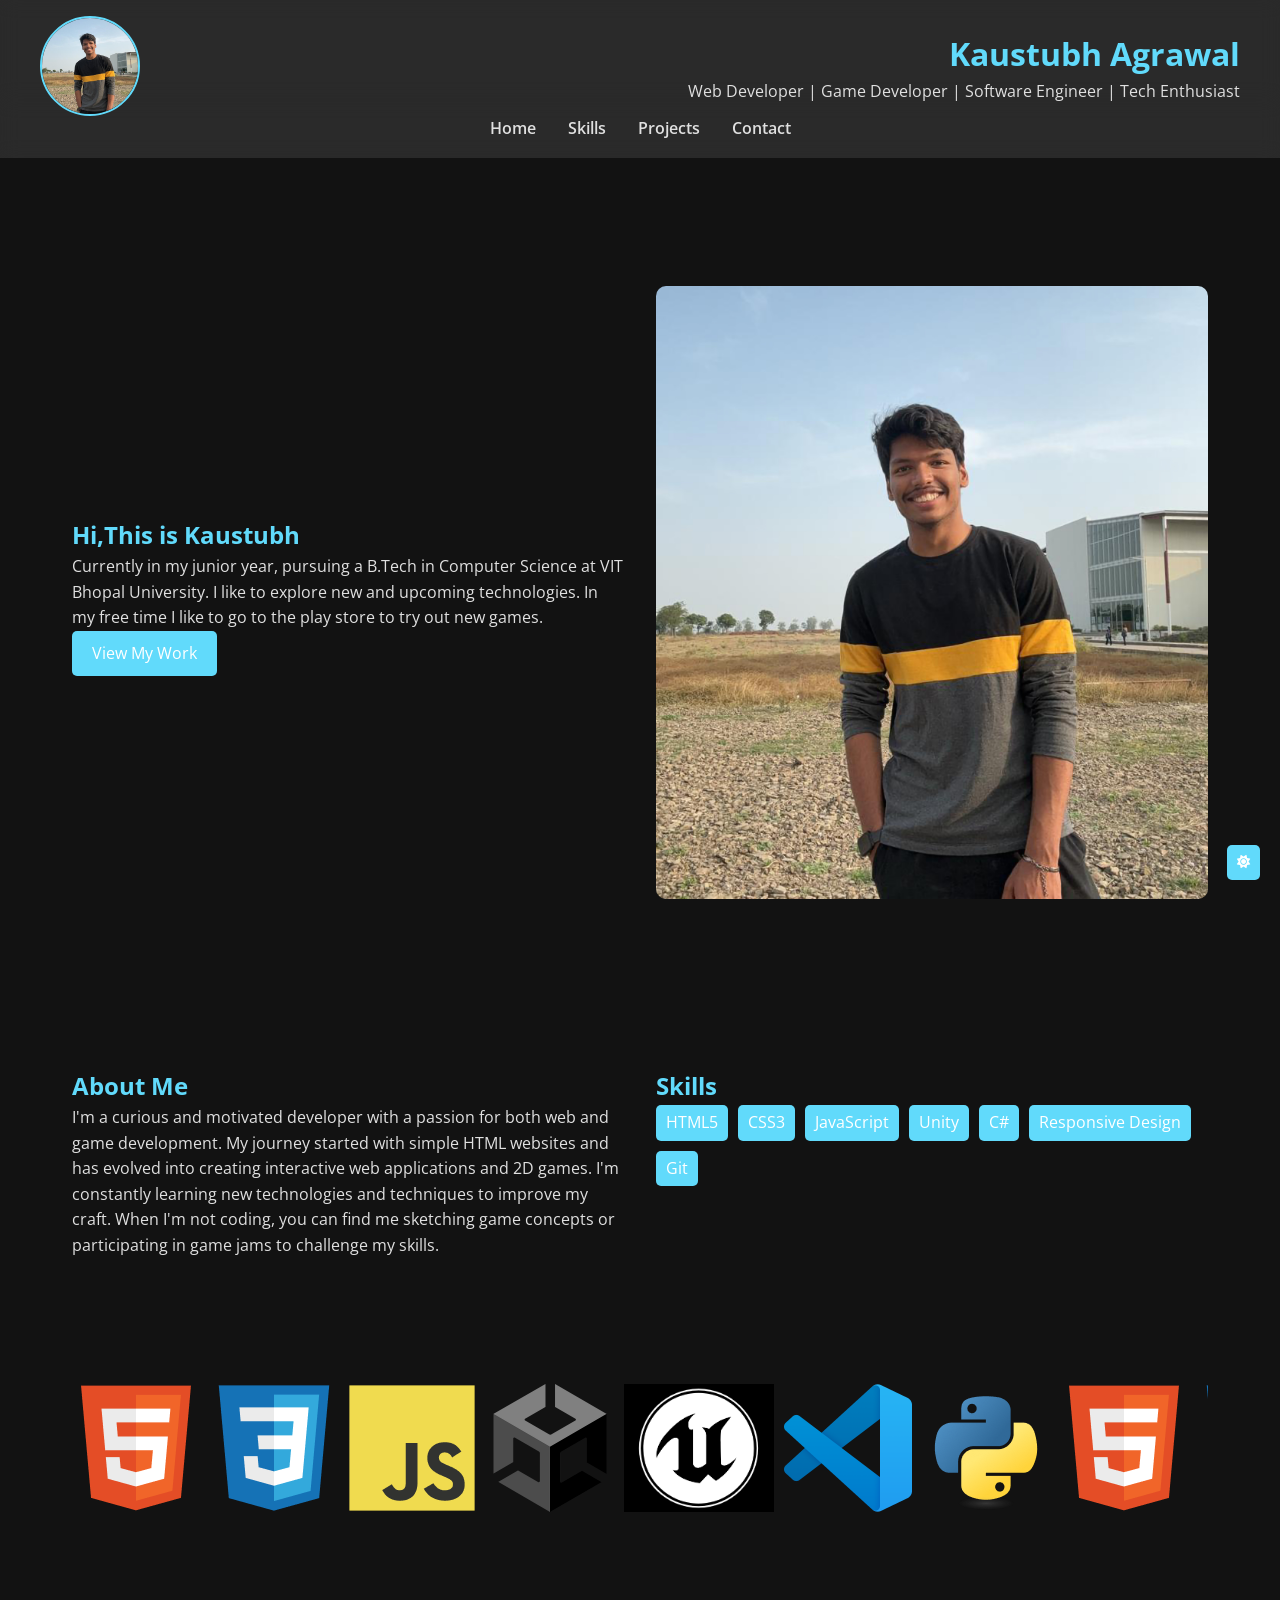
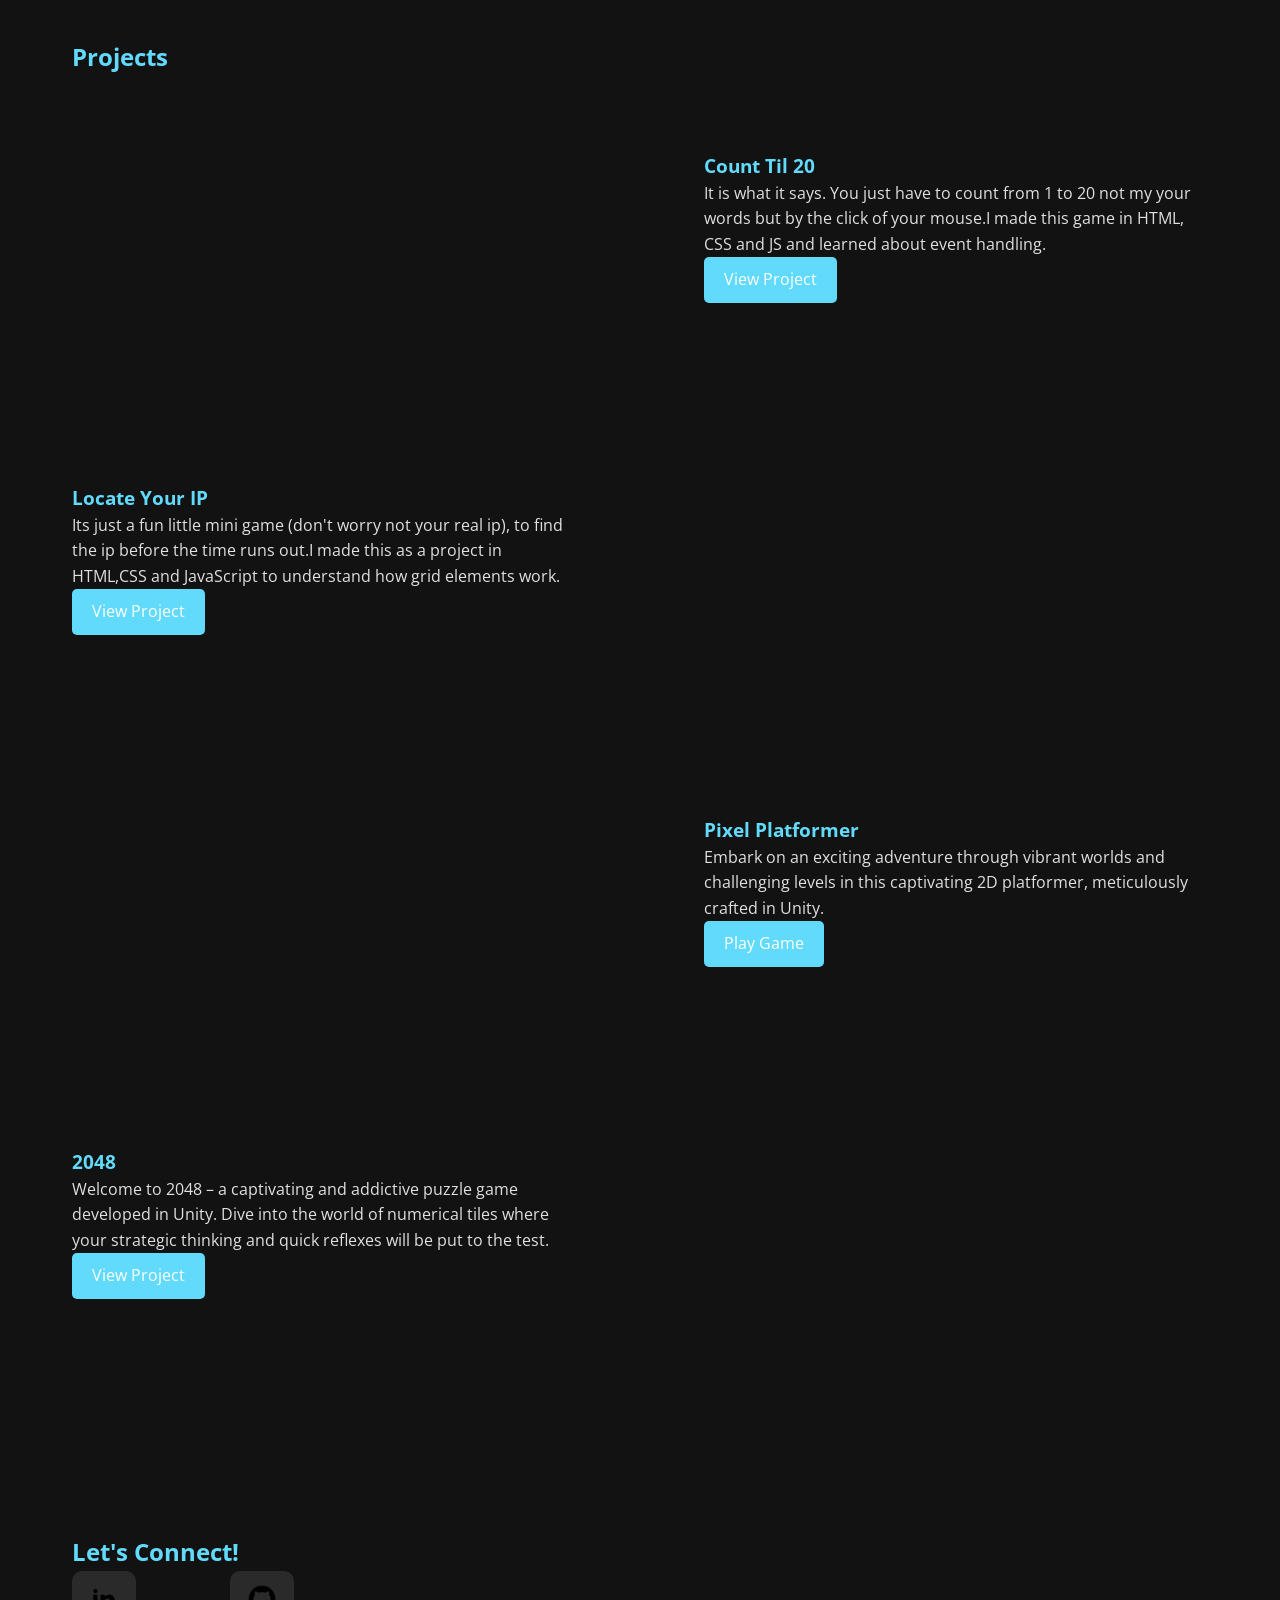
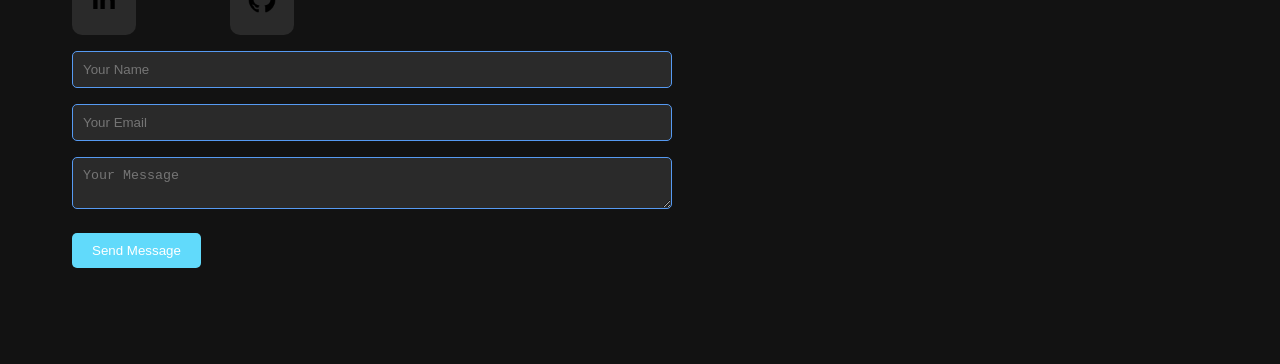
==== index.html @ 95cfd396 "Initial commit" ====
<!DOCTYPE html>
<html lang="en">
<head>
    <meta charset="UTF-8">
    <meta name="viewport" content="width=device-width, initial-scale=1.0">
    <title>Portfolio</title>
    <link rel="preconnect" href="https://fonts.googleapis.com">
    <link rel="preconnect" href="https://fonts.gstatic.com" crossorigin>
    <link href="https://fonts.googleapis.com/css2?family=Open+Sans:ital,wght@0,300..800;1,300..800&display=swap" rel="stylesheet">
    <link rel="stylesheet" href="https://cdnjs.cloudflare.com/ajax/libs/font-awesome/6.0.0-beta3/css/all.min.css">
    <style>
        :root {
            --primary-color: #61dafb;
            --secondary-color: #569af2;
            --text-color: #e0e0e0;
            --bg-color: #121212;
            
            --header-height: 100px;
        }

        .dark-mode {
            --primary-color: #3498db;
            --secondary-color: #2c3e50;
            --text-color: #333;
            --bg-color: #f4f4f4;
        }

        * {
            margin: 0;
            padding: 0;
            box-sizing: border-box;
        }

        body {
            font-family: 'Open Sans', Arial, sans-serif;
            line-height: 1.6;
            color: var(--text-color);
            background-color: var(--bg-color);
            transition: background-color 0.3s, color 0.3s;
        }

        header {
            background-color: rgba(255, 255, 255, 0.1);
            color: var(--text-color);
            padding: 1rem;
            position: fixed;
            width: 100%;
            z-index: 1000;
            backdrop-filter: blur(10px);
            height: var(--header-height); /* Add this line to ensure the header has a fixed height */
        }

        .header-content {
            display: flex;
            justify-content: space-between;
            align-items: center;
            max-width: 1200px;
            margin: 0 auto;
        }

        .profile-pic {
            width: 100px;
            height: 100px;
            border-radius: 50%;
            overflow: hidden;
            border: 2px solid var(--primary-color);
        }

        .profile-pic img {
            width: 100%;
            height: 100%;
            object-fit: cover;
        }

        .header-text {
            text-align: right;
        }

        nav {
            background-color: rgba(255, 255, 255, 0.1);
            padding: 1rem 1rem; /* Increase padding to provide more space */
            position: sticky;
            top: var(--header-height); /* Add this line to position the nav below the header */
            width: 100%;
            z-index: 999;
            backdrop-filter: blur(10px);
        }

        nav ul {
            list-style-type: none;
            display: flex;
            justify-content: center;
            max-width: 1200px;
            margin: 0 auto;
        }

        nav ul li {
            margin: 0 1rem;
        }

        nav ul li a {
            color: var(--text-color);
            text-decoration: none;
            font-weight: 600;
            transition: color 0.3s ease;
        }

        nav ul li a:hover {
            color: var(--primary-color);
        }

        .container {
            max-width: 1200px;
            margin: 0 auto;
            padding: 0 2rem;
        }

        section {
            padding: 4rem 0;
            margin: 2rem 0;
        }

        h1, h2, h3 {
            color: var(--primary-color);
        }

        .hero {
            display: flex;
            align-items: center;
            gap: 2rem;
            padding-top: calc(var(--header-height) + 2rem);
        }

        .hero-content {
            flex: 1;
        }

        .hero-image {
            flex: 1;
            text-align: center;
        }

        .hero-image img {
            max-width: 100%;
            height: auto;
            border-radius: 10px;
        }

        .button {
            display: inline-block;
            padding: 10px 20px;
            background-color: var(--primary-color);
            color: #fff;
            text-decoration: none;
            border-radius: 5px;
            transition: background-color 0.3s;
        }

        .button:hover {
            background-color: var(--secondary-color);
        }

        .skills {
            display: flex;
            gap: 2rem;
        }

        .skills-list {
            flex: 1;
        }

        .skills-list ul {
            list-style-type: none;
            display: flex;
            flex-wrap: wrap;
            gap: 10px;
        }

        .skills-list li {
            background-color: var(--primary-color);
            color: #fff;
            padding: 5px 10px;
            border-radius: 5px;
        }

        .skills-description {
            flex: 1;
        }

        .projects {
            display: flex;
            flex-direction: column;
            gap: 2rem;
        }

        .project {
            display: flex;
            align-items: center;
            gap: 2rem;
        }

        .zigzag-left {
            flex-direction: row;
        }

        .zigzag-right {
            flex-direction: row-reverse;
        }

        .project video {
            width: 100%;
            height: auto;
            max-width: 600px; /* Adjust as needed */
            border-radius: 10px;
        }

        .project-content {
            flex: 1;
        }

        @media (max-width: 768px) {
            .project {
                flex-direction: column;
            }

            .zigzag-left,
            .zigzag-right {
                flex-direction: column;
            }

            .project video {
                max-width: 100%;
            }
        }


        .links {
            display: grid;
            grid-template-columns: repeat(2, 1fr);
            gap: 2rem;
            width: 25%;
        }

        .link {
            display:flex;
            justify-content: center;
            align-items: center;
            width: 64px;
            height: 64px;
            background-color: rgba(255, 255, 255, 0.1);
            border-radius: 10px;
            margin-bottom: 1rem;
            
        }

        .contact-form {
            max-width: 600px;
            margin: 0 ;
        }

        .contact-form input,
        .contact-form textarea {
            width: 100%;
            padding: 10px;
            margin-bottom: 1rem;
            border: 1px solid var(--secondary-color);
            border-radius: 5px;
            background-color: rgba(255, 255, 255, 0.1);
            color: var(--text-color);
        }

        .contact-form button {
            background-color: var(--primary-color);
            color: #fff;
            border: none;
            padding: 10px 20px;
            border-radius: 5px;
            cursor: pointer;
            transition: background-color 0.3s;
        }

        .contact-form button:hover {
            background-color: var(--secondary-color);
        }

        

        .dark-mode-toggle {
            position: fixed;
            bottom: 20px;
            right: 20px;
            background-color: var(--primary-color);
            color: #fff;
            border: none;
            padding: 10px;
            border-radius: 5px;
            cursor: pointer;
            z-index: 1001;
        }

        @media (max-width: 768px) {
            .hero, .skills {
                flex-direction: column;
            }

            .header-content {
                flex-direction: column;
                text-align: center;
            }

            .header-text {
                text-align: center;
                margin-top: 1rem;
            }

            nav ul {
                flex-direction: column;
                align-items: center;
            }

            nav ul li {
                margin: 0.5rem 0;
            }
        }
        .logos {
            background-color: var(--base-100);
            border-radius:30px;
            padding:30px 0px;
            @media (max-width:1440px){
                border-radius:0px;
            }
            .marquee {
                width:100vw;
                max-width:100%;
                height:128px;
                overflow:hidden;
                position:relative;
                .track {
                    position:absolute;
                    white-space:nowrap;
                    will-change:transform;
                    animation: marquee 40s linear infinite;
                    display:flex;
                    gap:10px;
                }
            }
        }

        @keyframes marquee {
            0% {
                transform: translateX(0);
            }
            100% {
                transform: translateX(-50%);
            }
        }
    </style>
</head>
<body>
    <header>
        <div class="header-content">
            <div class="profile-pic">
                <img src=".\imgs\me.jpg" alt="Your Name">
            </div>
            <div class="header-text">
                <h1>Kaustubh Agrawal</h1>
                <p>Web Developer | Game Developer | Software Engineer | Tech Enthusiast</p>
            </div>
        </div>
    </header>
    <nav>
        <ul>
            <li><a href="#home">Home</a></li>  
            <li><a href="#skills">Skills</a></li>
            <li><a href="#projects">Projects</a></li>
            <li><a href="#contact">Contact</a></li>
        </ul>
    </nav>
    <div class="container">
        <section id="home">
            <div class="hero">
                <div class="hero-content">
                    <h2>Hi,This is Kaustubh</h2>
                    <p>Currently in my junior year, pursuing a B.Tech in Computer Science at VIT Bhopal University. I like to explore new and upcoming technologies. In my free time I like to go to the play store to try out new games. </p>
                    <a href="#projects" class="button">View My Work</a>
                </div>
                <div class="hero-image">
                    <img src=".\imgs\me.jpg" alt="Hero Image">
                </div>
            </div>
        </section>

        <section id="skills" class="skills">
            <div class="skills-description">
                <h2>About Me</h2>
                <p>I'm a curious and motivated developer with a passion for both web and game development. My journey started with simple HTML websites and has evolved into creating interactive web applications and 2D games. I'm constantly learning new technologies and techniques to improve my craft. When I'm not coding, you can find me sketching game concepts or participating in game jams to challenge my skills.</p>
            </div>
            <div class="skills-list">
                <h2>Skills</h2>
                <ul>
                    <li>HTML5</li>
                    <li>CSS3</li>
                    <li>JavaScript</li>
                    <li>Unity</li>
                    <li>C#</li>
                    <li>Responsive Design</li>
                    <li>Git</li>
                </ul>
            </div>
            
        </section>
        <section class="logos container">
			<div class="marquee">
				<div class="track">
					<img src="./imgs/html.png" alt="HTML" width="128" />
					<img src="./imgs/css.png" alt="CSS" width="128" />
					<img src="./imgs/javascript.png" alt="JS" width="128" />
                    <img src="./imgs/unity.png" alt="JS" width="128" />
                    <img src="./imgs/unreal.png" alt="JS" height="128" />
					<img src="./imgs/vscode.png" width="128" alt="VS Code" />
					<img src="./imgs/python.png" width="128" alt="Python" />
					<img src="./imgs/html.png" alt="HTML" width="128" />
					<img src="./imgs/css.png" alt="CSS" width="128" />
					<img src="./imgs/javascript.png" alt="JS" width="128" />
                    <img src="./imgs/unity.png" alt="JS" width="128" />
                    <img src="./imgs/unreal.png" alt="JS" height="128" />
					<img src="./imgs/vscode.png" width="128" alt="VS Code" />
					<img src="./imgs/python.png" width="128" alt="Python" />
				</div>
			</div>
		</section>

        <section id="projects">
            <h2>Projects</h2>
            <div class="projects">
                <div class="project zigzag-left">
                    <video src=".\vids\gridGame.mp4" alt="Grid Game" autoplay loop muted></video>
                    <div class="project-content">
                        <h3>Count Til 20</h3>
                        <p>It is what it says. You just have to count from 1 to 20 not my your words but by the click of your mouse.I made this game in HTML, CSS and JS and learned about event handling.</p>
                        
                        <a href="https://github.com/Kaustubh0912/GridGame" class="button">View Project</a>
                    </div>
                </div>
                <div class="project zigzag-right">
                    <video src=".\vids\numberGame.mp4" alt="Number Game" autoplay loop muted></video>
                    <div class="project-content">
                        <h3>Locate Your IP</h3>
                        <p>Its just a fun little mini game (don't worry not your real ip), to find the ip before the time runs out.I made this as a project in HTML,CSS and JavaScript to understand how grid elements work.
                        </p>
                        <a href="https://github.com/Kaustubh0912/NumberGame" class="button">View Project</a>
                    </div>
                </div>
                <div class="project zigzag-left">
                    <video src=".\vids\Pixel_Platform.mp4" alt="Pixel Platformer Game" autoplay loop muted></video>
                    <div class="project-content">
                        <h3>Pixel Platformer</h3>
                        <p>Embark on an exciting adventure through vibrant worlds and challenging levels in this captivating 2D platformer, meticulously crafted in Unity. </p>
                        <a href="https://github.com/Kaustubh0912/GameJam2024" class="button">Play Game</a>
                    </div>
                </div>
                <div class="project zigzag-right">
                    <video src=".\vids\2048.mp4" alt="2048" autoplay loop muted></video>
                    <div class="project-content">
                        <h3>2048</h3>
                        <p>Welcome to 2048 – a captivating and addictive puzzle game developed in Unity. Dive into the world of numerical tiles where your strategic thinking and quick reflexes will be put to the test.</p>
                        <a href="https://github.com/Kaustubh0912/2048" class="button">View Project</a>
                    </div>
                </div>
                
            </div>
        </section>
       
        <section id="contact">
            <h2>Let's Connect!</h2>
            <div class="links">
                <span class="link">
                    <a href="https://www.linkedin.com/in/kaustubh-agrawal-960729250/" target="_blank">
                        <img src=".\imgs\linkedin.png" alt="LinkedIn" height="32">
                    </a>
                </span>
                <span class="link">
                    <a href="https://github.com/Kaustubh0912" target="_blank">
                        <img src=".\imgs\github.png" alt="Github" height="32">
                    </a>
                </span>
            </div>
            <form class="contact-form">
                <input type="text" placeholder="Your Name" required>
                <input type="email" placeholder="Your Email" required>
                <textarea placeholder="Your Message" required></textarea>
                <button type="submit" class="button">Send Message</button>
            </form>
        </section>
    </div>

    

    <button class="dark-mode-toggle" id="darkModeToggle">
        <i class="fas fa-sun"></i>
    </button>

    <script>
        // Smooth scrolling for navigation links
        document.querySelectorAll('a[href^="#"]').forEach(anchor => {
            anchor.addEventListener('click', function (e) {
                e.preventDefault();

                const targetId = this.getAttribute('href');
                const targetElement = document.querySelector(targetId);
                const navHeight = document.querySelector('nav').offsetHeight;
                const targetPosition = targetElement.getBoundingClientRect().top + window.pageYOffset - navHeight;

                window.scrollTo({
                    top: targetPosition,
                    behavior: 'smooth'
                });
            });
        });

        // Dark mode toggle
        const darkModeToggle = document.getElementById('darkModeToggle');
        const body = document.body;

        darkModeToggle.addEventListener('click', () => {
            body.classList.toggle('dark-mode');
            darkModeToggle.innerHTML = body.classList.contains('dark-mode') ? '<i class="fas fa-moon"></i>' : '<i class="fas fa-sun"></i>';
        });
    </script>
</body>
</html>
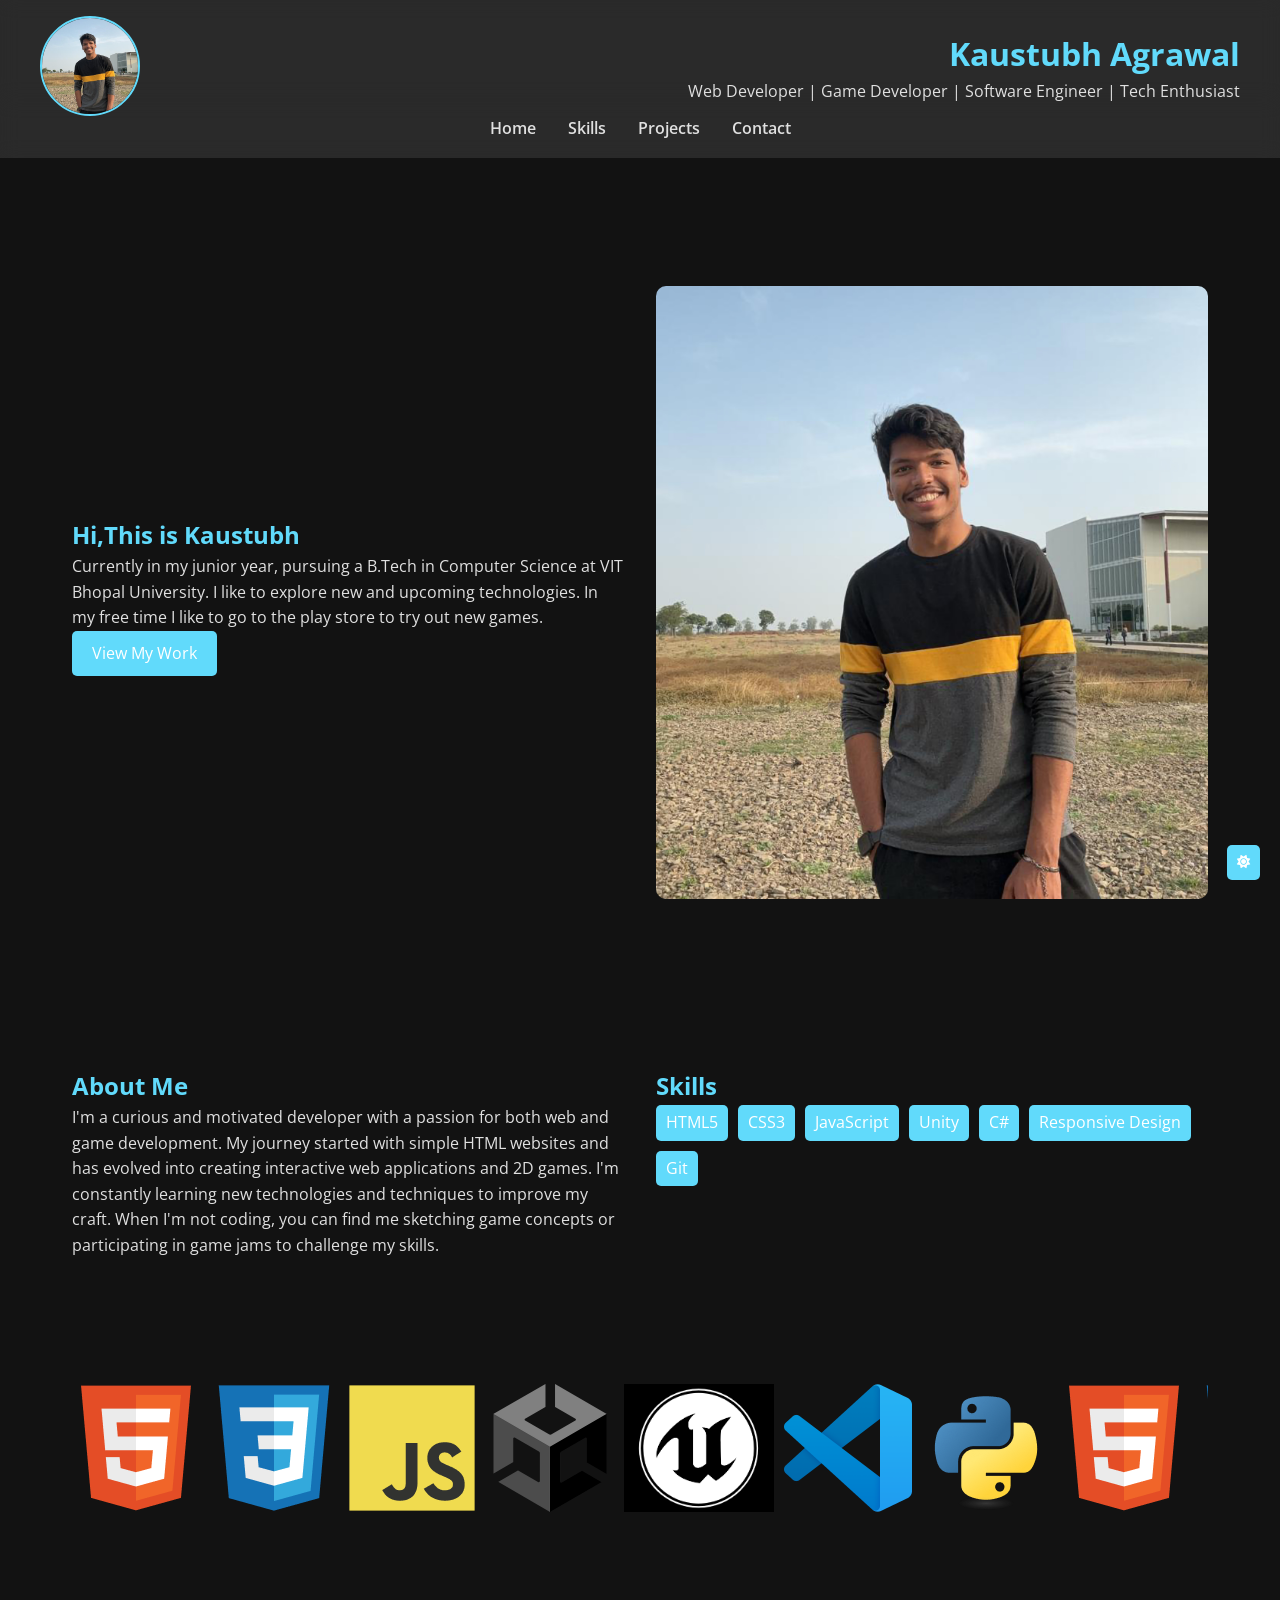
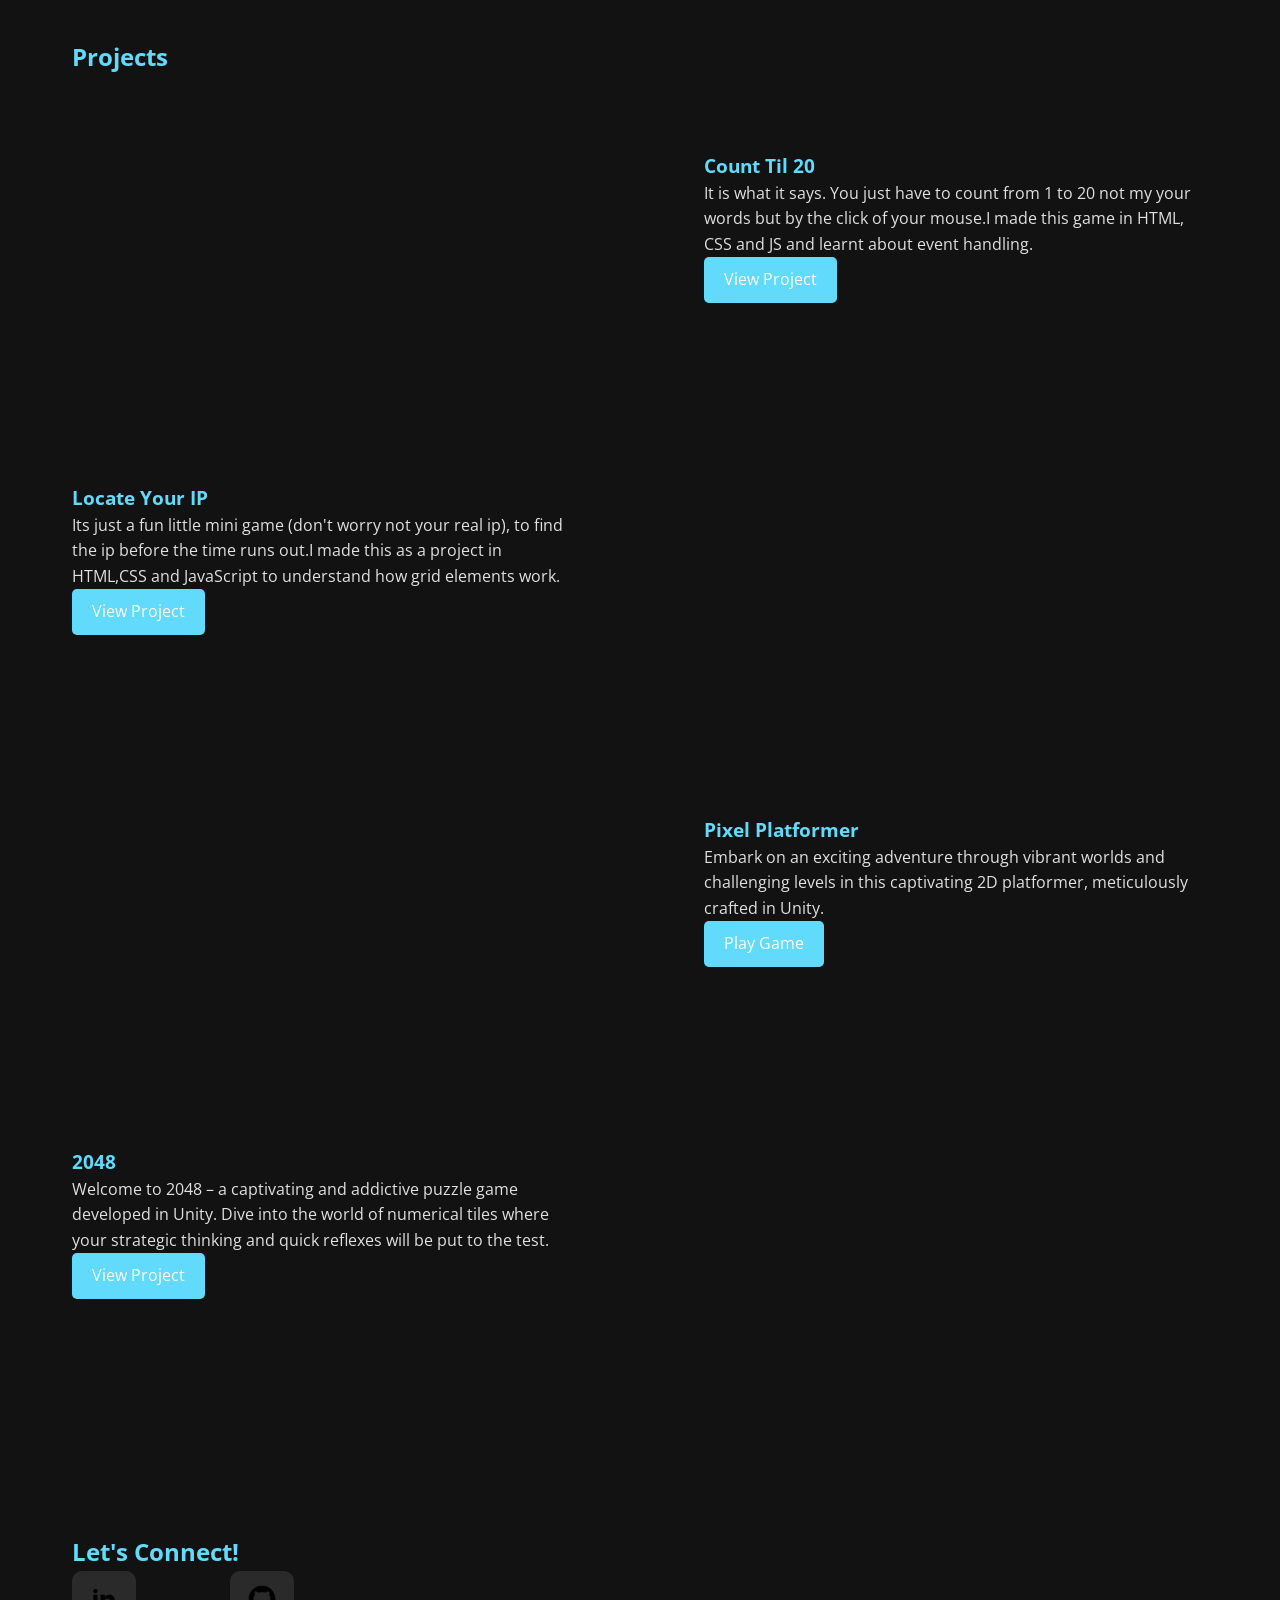
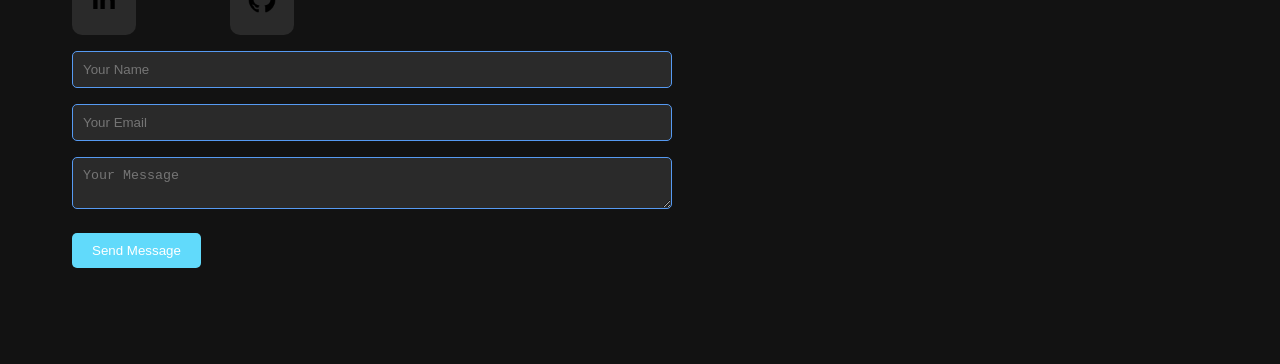
==== commit e9b50bbd: "Update index.html" ====
--- a/index.html
+++ b/index.html
@@ -437,7 +437,7 @@
                     <video src=".\vids\gridGame.mp4" alt="Grid Game" autoplay loop muted></video>
                     <div class="project-content">
                         <h3>Count Til 20</h3>
-                        <p>It is what it says. You just have to count from 1 to 20 not my your words but by the click of your mouse.I made this game in HTML, CSS and JS and learned about event handling.</p>
+                        <p>It is what it says. You just have to count from 1 to 20 not my your words but by the click of your mouse.I made this game in HTML, CSS and JS and learnt about event handling.</p>
                         
                         <a href="https://github.com/Kaustubh0912/GridGame" class="button">View Project</a>
                     </div>
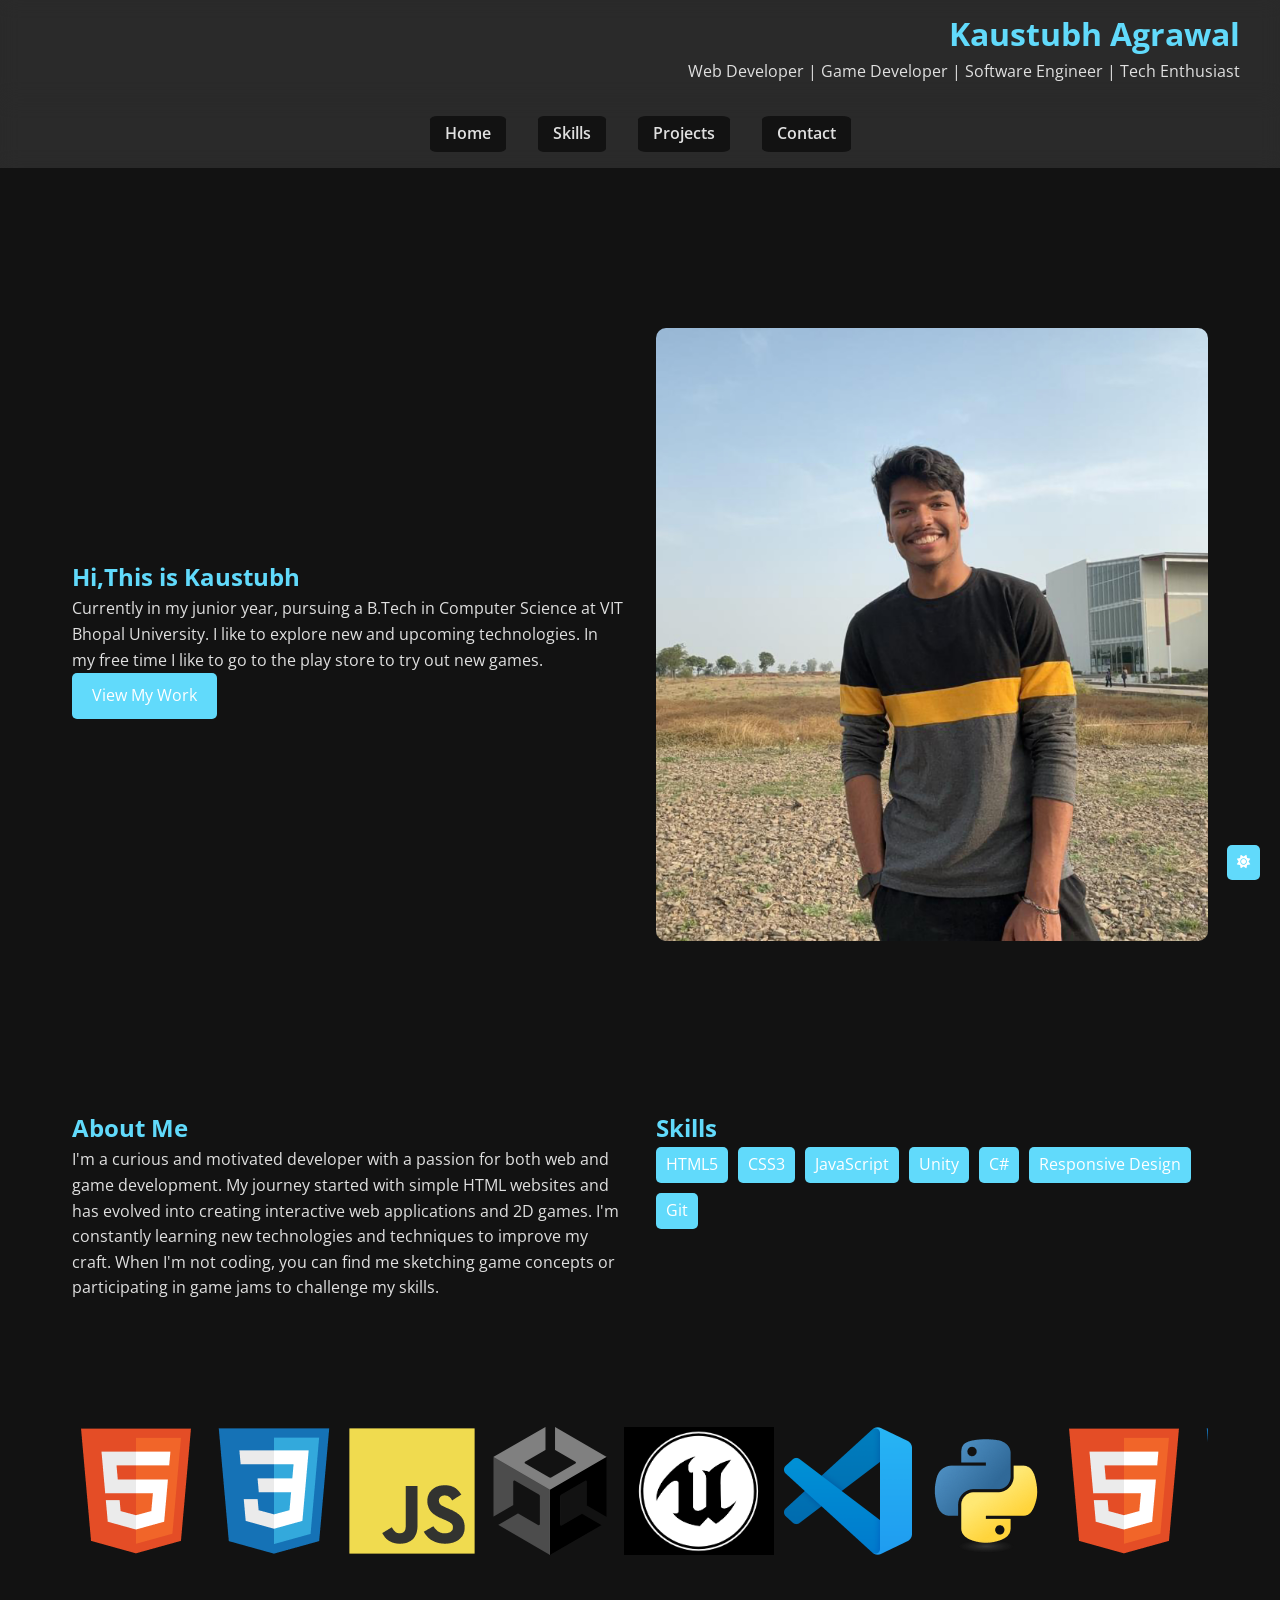
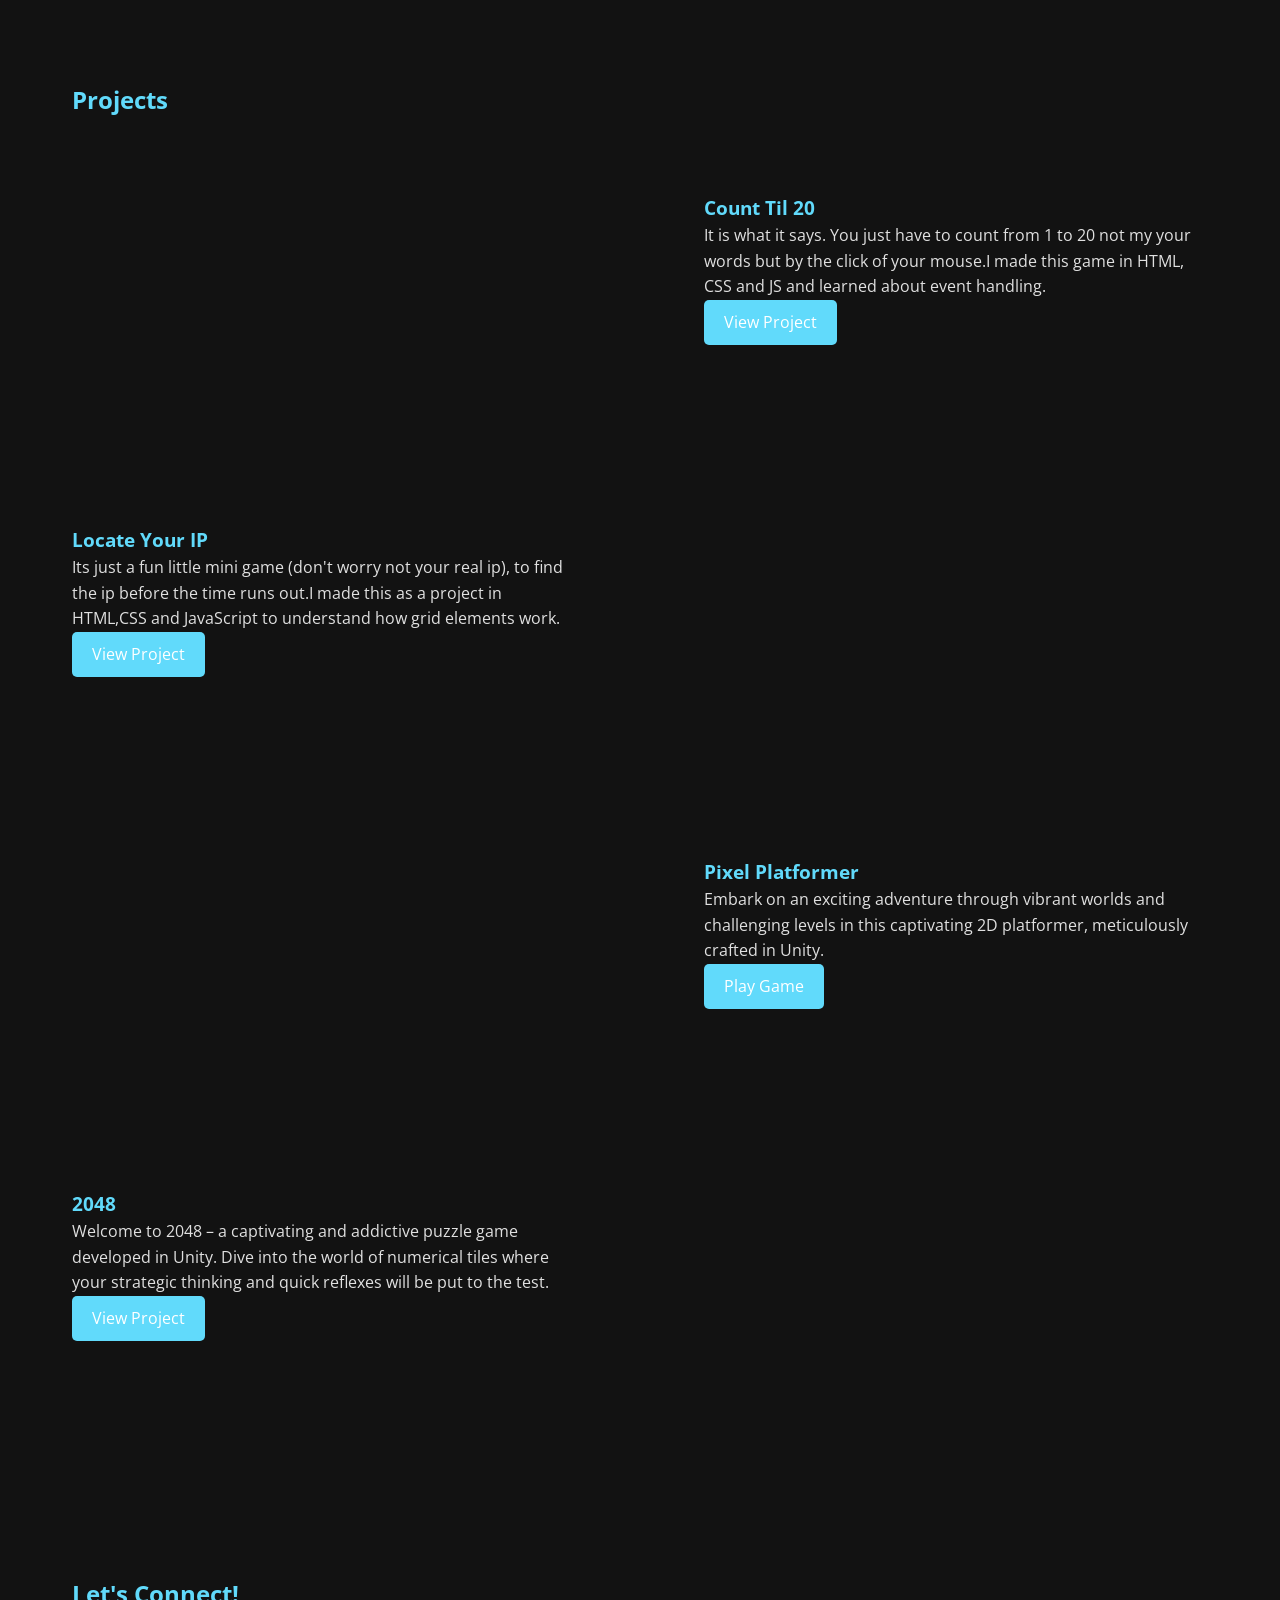
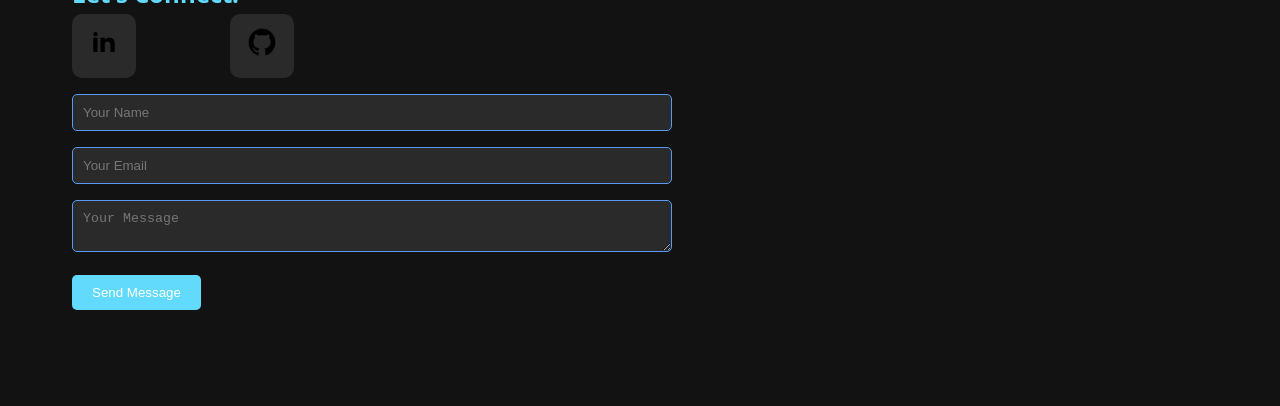
==== commit 38b7fb6a: "minor updates and segregation of code" ====
--- a/index.html
+++ b/index.html
@@ -8,360 +8,11 @@
     <link rel="preconnect" href="https://fonts.gstatic.com" crossorigin>
     <link href="https://fonts.googleapis.com/css2?family=Open+Sans:ital,wght@0,300..800;1,300..800&display=swap" rel="stylesheet">
     <link rel="stylesheet" href="https://cdnjs.cloudflare.com/ajax/libs/font-awesome/6.0.0-beta3/css/all.min.css">
-    <style>
-        :root {
-            --primary-color: #61dafb;
-            --secondary-color: #569af2;
-            --text-color: #e0e0e0;
-            --bg-color: #121212;
-            
-            --header-height: 100px;
-        }
-
-        .dark-mode {
-            --primary-color: #3498db;
-            --secondary-color: #2c3e50;
-            --text-color: #333;
-            --bg-color: #f4f4f4;
-        }
-
-        * {
-            margin: 0;
-            padding: 0;
-            box-sizing: border-box;
-        }
-
-        body {
-            font-family: 'Open Sans', Arial, sans-serif;
-            line-height: 1.6;
-            color: var(--text-color);
-            background-color: var(--bg-color);
-            transition: background-color 0.3s, color 0.3s;
-        }
-
-        header {
-            background-color: rgba(255, 255, 255, 0.1);
-            color: var(--text-color);
-            padding: 1rem;
-            position: fixed;
-            width: 100%;
-            z-index: 1000;
-            backdrop-filter: blur(10px);
-            height: var(--header-height); /* Add this line to ensure the header has a fixed height */
-        }
-
-        .header-content {
-            display: flex;
-            justify-content: space-between;
-            align-items: center;
-            max-width: 1200px;
-            margin: 0 auto;
-        }
-
-        .profile-pic {
-            width: 100px;
-            height: 100px;
-            border-radius: 50%;
-            overflow: hidden;
-            border: 2px solid var(--primary-color);
-        }
-
-        .profile-pic img {
-            width: 100%;
-            height: 100%;
-            object-fit: cover;
-        }
-
-        .header-text {
-            text-align: right;
-        }
-
-        nav {
-            background-color: rgba(255, 255, 255, 0.1);
-            padding: 1rem 1rem; /* Increase padding to provide more space */
-            position: sticky;
-            top: var(--header-height); /* Add this line to position the nav below the header */
-            width: 100%;
-            z-index: 999;
-            backdrop-filter: blur(10px);
-        }
-
-        nav ul {
-            list-style-type: none;
-            display: flex;
-            justify-content: center;
-            max-width: 1200px;
-            margin: 0 auto;
-        }
-
-        nav ul li {
-            margin: 0 1rem;
-        }
-
-        nav ul li a {
-            color: var(--text-color);
-            text-decoration: none;
-            font-weight: 600;
-            transition: color 0.3s ease;
-        }
-
-        nav ul li a:hover {
-            color: var(--primary-color);
-        }
-
-        .container {
-            max-width: 1200px;
-            margin: 0 auto;
-            padding: 0 2rem;
-        }
-
-        section {
-            padding: 4rem 0;
-            margin: 2rem 0;
-        }
-
-        h1, h2, h3 {
-            color: var(--primary-color);
-        }
-
-        .hero {
-            display: flex;
-            align-items: center;
-            gap: 2rem;
-            padding-top: calc(var(--header-height) + 2rem);
-        }
-
-        .hero-content {
-            flex: 1;
-        }
-
-        .hero-image {
-            flex: 1;
-            text-align: center;
-        }
-
-        .hero-image img {
-            max-width: 100%;
-            height: auto;
-            border-radius: 10px;
-        }
-
-        .button {
-            display: inline-block;
-            padding: 10px 20px;
-            background-color: var(--primary-color);
-            color: #fff;
-            text-decoration: none;
-            border-radius: 5px;
-            transition: background-color 0.3s;
-        }
-
-        .button:hover {
-            background-color: var(--secondary-color);
-        }
-
-        .skills {
-            display: flex;
-            gap: 2rem;
-        }
-
-        .skills-list {
-            flex: 1;
-        }
-
-        .skills-list ul {
-            list-style-type: none;
-            display: flex;
-            flex-wrap: wrap;
-            gap: 10px;
-        }
-
-        .skills-list li {
-            background-color: var(--primary-color);
-            color: #fff;
-            padding: 5px 10px;
-            border-radius: 5px;
-        }
-
-        .skills-description {
-            flex: 1;
-        }
-
-        .projects {
-            display: flex;
-            flex-direction: column;
-            gap: 2rem;
-        }
-
-        .project {
-            display: flex;
-            align-items: center;
-            gap: 2rem;
-        }
-
-        .zigzag-left {
-            flex-direction: row;
-        }
-
-        .zigzag-right {
-            flex-direction: row-reverse;
-        }
-
-        .project video {
-            width: 100%;
-            height: auto;
-            max-width: 600px; /* Adjust as needed */
-            border-radius: 10px;
-        }
-
-        .project-content {
-            flex: 1;
-        }
-
-        @media (max-width: 768px) {
-            .project {
-                flex-direction: column;
-            }
-
-            .zigzag-left,
-            .zigzag-right {
-                flex-direction: column;
-            }
-
-            .project video {
-                max-width: 100%;
-            }
-        }
-
-
-        .links {
-            display: grid;
-            grid-template-columns: repeat(2, 1fr);
-            gap: 2rem;
-            width: 25%;
-        }
-
-        .link {
-            display:flex;
-            justify-content: center;
-            align-items: center;
-            width: 64px;
-            height: 64px;
-            background-color: rgba(255, 255, 255, 0.1);
-            border-radius: 10px;
-            margin-bottom: 1rem;
-            
-        }
-
-        .contact-form {
-            max-width: 600px;
-            margin: 0 ;
-        }
-
-        .contact-form input,
-        .contact-form textarea {
-            width: 100%;
-            padding: 10px;
-            margin-bottom: 1rem;
-            border: 1px solid var(--secondary-color);
-            border-radius: 5px;
-            background-color: rgba(255, 255, 255, 0.1);
-            color: var(--text-color);
-        }
-
-        .contact-form button {
-            background-color: var(--primary-color);
-            color: #fff;
-            border: none;
-            padding: 10px 20px;
-            border-radius: 5px;
-            cursor: pointer;
-            transition: background-color 0.3s;
-        }
-
-        .contact-form button:hover {
-            background-color: var(--secondary-color);
-        }
-
-        
-
-        .dark-mode-toggle {
-            position: fixed;
-            bottom: 20px;
-            right: 20px;
-            background-color: var(--primary-color);
-            color: #fff;
-            border: none;
-            padding: 10px;
-            border-radius: 5px;
-            cursor: pointer;
-            z-index: 1001;
-        }
-
-        @media (max-width: 768px) {
-            .hero, .skills {
-                flex-direction: column;
-            }
-
-            .header-content {
-                flex-direction: column;
-                text-align: center;
-            }
-
-            .header-text {
-                text-align: center;
-                margin-top: 1rem;
-            }
-
-            nav ul {
-                flex-direction: column;
-                align-items: center;
-            }
-
-            nav ul li {
-                margin: 0.5rem 0;
-            }
-        }
-        .logos {
-            background-color: var(--base-100);
-            border-radius:30px;
-            padding:30px 0px;
-            @media (max-width:1440px){
-                border-radius:0px;
-            }
-            .marquee {
-                width:100vw;
-                max-width:100%;
-                height:128px;
-                overflow:hidden;
-                position:relative;
-                .track {
-                    position:absolute;
-                    white-space:nowrap;
-                    will-change:transform;
-                    animation: marquee 40s linear infinite;
-                    display:flex;
-                    gap:10px;
-                }
-            }
-        }
-
-        @keyframes marquee {
-            0% {
-                transform: translateX(0);
-            }
-            100% {
-                transform: translateX(-50%);
-            }
-        }
-    </style>
+    <link rel="stylesheet" href="styles.css">
 </head>
 <body>
     <header>
-        <div class="header-content">
-            <div class="profile-pic">
-                <img src=".\imgs\me.jpg" alt="Your Name">
-            </div>
+        <div class="header-content">          
             <div class="header-text">
                 <h1>Kaustubh Agrawal</h1>
                 <p>Web Developer | Game Developer | Software Engineer | Tech Enthusiast</p>
@@ -437,7 +88,7 @@
                     <video src=".\vids\gridGame.mp4" alt="Grid Game" autoplay loop muted></video>
                     <div class="project-content">
                         <h3>Count Til 20</h3>
-                        <p>It is what it says. You just have to count from 1 to 20 not my your words but by the click of your mouse.I made this game in HTML, CSS and JS and learnt about event handling.</p>
+                        <p>It is what it says. You just have to count from 1 to 20 not my your words but by the click of your mouse.I made this game in HTML, CSS and JS and learned about event handling.</p>
                         
                         <a href="https://github.com/Kaustubh0912/GridGame" class="button">View Project</a>
                     </div>
@@ -499,33 +150,7 @@
     <button class="dark-mode-toggle" id="darkModeToggle">
         <i class="fas fa-sun"></i>
     </button>
-
-    <script>
-        // Smooth scrolling for navigation links
-        document.querySelectorAll('a[href^="#"]').forEach(anchor => {
-            anchor.addEventListener('click', function (e) {
-                e.preventDefault();
-
-                const targetId = this.getAttribute('href');
-                const targetElement = document.querySelector(targetId);
-                const navHeight = document.querySelector('nav').offsetHeight;
-                const targetPosition = targetElement.getBoundingClientRect().top + window.pageYOffset - navHeight;
-
-                window.scrollTo({
-                    top: targetPosition,
-                    behavior: 'smooth'
-                });
-            });
-        });
-
-        // Dark mode toggle
-        const darkModeToggle = document.getElementById('darkModeToggle');
-        const body = document.body;
-
-        darkModeToggle.addEventListener('click', () => {
-            body.classList.toggle('dark-mode');
-            darkModeToggle.innerHTML = body.classList.contains('dark-mode') ? '<i class="fas fa-moon"></i>' : '<i class="fas fa-sun"></i>';
-        });
-    </script>
+    <script src="script.js"></script>
+        
 </body>
 </html>
--- a/styles.css
+++ b/styles.css
@@ -0,0 +1,346 @@
+:root {
+            --primary-color: #61dafb;
+            --secondary-color: #569af2;
+            --text-color: #e0e0e0;
+            --bg-color: #121212;
+            --header-height: 100px; /* Adjust this to the height of your header */
+            --nav-height: 100px;
+        }
+
+        .dark-mode {
+            --primary-color: #3498db;
+            --secondary-color: #2c3e50;
+            --text-color: #333;
+            --bg-color: #f4f4f4;
+        }
+
+        * {
+            margin: 0;
+            padding: 0;
+            box-sizing: border-box;
+        }
+
+        body {
+            font-family: 'Open Sans', Arial, sans-serif;
+            line-height: 1.6;
+            color: var(--text-color);
+            background-color: var(--bg-color);
+            transition: background-color 0.3s, color 0.3s;
+        }
+
+        header {
+            background-color: rgba(255, 255, 255, 0.1);
+            color: var(--text-color);
+            padding: .5rem;
+            position: relative;
+            width: 100%;
+            z-index: 100;
+            backdrop-filter: blur(10px);
+            height: var(--header-height);
+        }
+
+        .header-content {
+            display: flex;
+            justify-content:right;
+            align-items: center;
+            max-width: 1200px;
+            margin: 0 auto;
+        }
+
+        .header-text {
+            text-align: right;
+        }
+
+        nav {
+            background-color: rgba(255, 255, 255, 0.1);
+            padding: 1rem 1rem;
+            position: absolute;
+            top: var(--header-height);
+            width: 100%;
+            z-index: 999;
+            backdrop-filter: blur(10px);
+            /* transition: all 0.3s ease; */
+        }
+        .sticky {
+            position: fixed;
+            top: 0;
+            width: 100%;
+            z-index: 1001;
+            transition: all 0.3s ease;
+        }
+        .nav-hidden {
+            transform: translateY(calc(-1 * var(--nav-height)));
+        }
+
+        nav ul {
+            list-style-type: none;
+            display: flex;
+            justify-content: center;
+            max-width: 1200px;
+            margin: 0 auto;
+        }
+
+        nav ul li {
+            margin: 0 1rem;
+            background-color:  var(--bg-color) ;
+            padding: 5px 15px;
+            border-radius: 10%;
+        }
+
+        nav ul li a {
+            color: var(--text-color);
+            text-decoration: none;
+            font-weight: 600;
+            transition: color 0.3s ease;
+        }
+
+        nav ul li a:hover {
+            color: var(--primary-color);
+        }
+        
+
+        .container {
+            max-width: 1200px;
+            margin: 0 auto;
+            padding: 0 2rem;
+        }
+
+        section {
+            padding: 4rem 0;
+            margin: 2rem 0;
+        }
+
+        h1, h2, h3 {
+            color: var(--primary-color);
+        }
+
+        .hero {
+            display: flex;
+            align-items: center;
+            gap: 2rem;
+            padding-top: calc(var(--header-height) + 2rem);
+        }
+
+        .hero-content {
+            flex: 1;
+        }
+
+        .hero-image {
+            flex: 1;
+            text-align: center;
+        }
+
+        .hero-image img {
+            max-width: 100%;
+            height: auto;
+            border-radius: 10px;
+        }
+
+        .button {
+            display: inline-block;
+            padding: 10px 20px;
+            background-color: var(--primary-color);
+            color: #fff;
+            text-decoration: none;
+            border-radius: 5px;
+            transition: background-color 0.3s;
+        }
+
+        .button:hover {
+            background-color: var(--secondary-color);
+        }
+
+        .skills {
+            display: flex;
+            gap: 2rem;
+        }
+
+        .skills-list {
+            flex: 1;
+        }
+
+        .skills-list ul {
+            list-style-type: none;
+            display: flex;
+            flex-wrap: wrap;
+            gap: 10px;
+        }
+
+        .skills-list li {
+            background-color: var(--primary-color);
+            color: #fff;
+            padding: 5px 10px;
+            border-radius: 5px;
+        }
+
+        .skills-description {
+            flex: 1;
+        }
+
+        .projects {
+            display: flex;
+            flex-direction: column;
+            gap: 2rem;
+        }
+
+        .project {
+            display: flex;
+            align-items: center;
+            gap: 2rem;
+        }
+
+        .zigzag-left {
+            flex-direction: row;
+        }
+
+        .zigzag-right {
+            flex-direction: row-reverse;
+        }
+
+        .project video {
+            width: 100%;
+            height: auto;
+            max-width: 600px; /* Adjust as needed */
+            border-radius: 10px;
+        }
+
+        .project-content {
+            flex: 1;
+        }
+
+        @media (max-width: 768px) {
+            .project {
+                flex-direction: column;
+            }
+
+            .zigzag-left,
+            .zigzag-right {
+                flex-direction: column;
+            }
+
+            .project video {
+                max-width: 100%;
+            }
+        }
+
+
+        .links {
+            display: grid;
+            grid-template-columns: repeat(2, 1fr);
+            gap: 2rem;
+            width: 25%;
+        }
+
+        .link {
+            display:flex;
+            justify-content: center;
+            align-items: center;
+            width: 64px;
+            height: 64px;
+            background-color: rgba(255, 255, 255, 0.1);
+            border-radius: 10px;
+            margin-bottom: 1rem;
+            
+        }
+
+        .contact-form {
+            max-width: 600px;
+            margin: 0 ;
+        }
+
+        .contact-form input,
+        .contact-form textarea {
+            width: 100%;
+            padding: 10px;
+            margin-bottom: 1rem;
+            border: 1px solid var(--secondary-color);
+            border-radius: 5px;
+            background-color: rgba(255, 255, 255, 0.1);
+            color: var(--text-color);
+        }
+
+        .contact-form button {
+            background-color: var(--primary-color);
+            color: #fff;
+            border: none;
+            padding: 10px 20px;
+            border-radius: 5px;
+            cursor: pointer;
+            transition: background-color 0.3s;
+        }
+
+        .contact-form button:hover {
+            background-color: var(--secondary-color);
+        }
+
+        
+
+        .dark-mode-toggle {
+            position: fixed;
+            bottom: 20px;
+            right: 20px;
+            background-color: var(--primary-color);
+            color: #fff;
+            border: none;
+            padding: 10px;
+            border-radius: 5px;
+            cursor: pointer;
+            z-index: 1001;
+        }
+
+        @media (max-width: 768px) {
+            .hero, .skills {
+                flex-direction: column;
+            }
+
+            .header-content {
+                flex-direction: column;
+                text-align: center;
+            }
+
+            .header-text {
+                text-align: center;
+                margin-top: 1rem;
+            }
+
+            nav ul {
+                flex-direction: column;
+                align-items: center;
+            }
+
+            nav ul li {
+                margin: 0.5rem 0;
+            }
+        }
+        .logos {
+            background-color: var(--base-100);
+            border-radius:30px;
+            padding:30px 0px;
+            @media (max-width:1440px){
+                border-radius:0px;
+            }
+            .marquee {
+                width:100vw;
+                max-width:100%;
+                height:128px;
+                overflow:hidden;
+                position:relative;
+                .track {
+                    position:absolute;
+                    white-space:nowrap;
+                    will-change:transform;
+                    animation: marquee 40s linear infinite;
+                    display:flex;
+                    gap:10px;
+                }
+            }
+        }
+
+        @keyframes marquee {
+            0% {
+                transform: translateX(0);
+            }
+            100% {
+                transform: translateX(-50%);
+            }
+        }
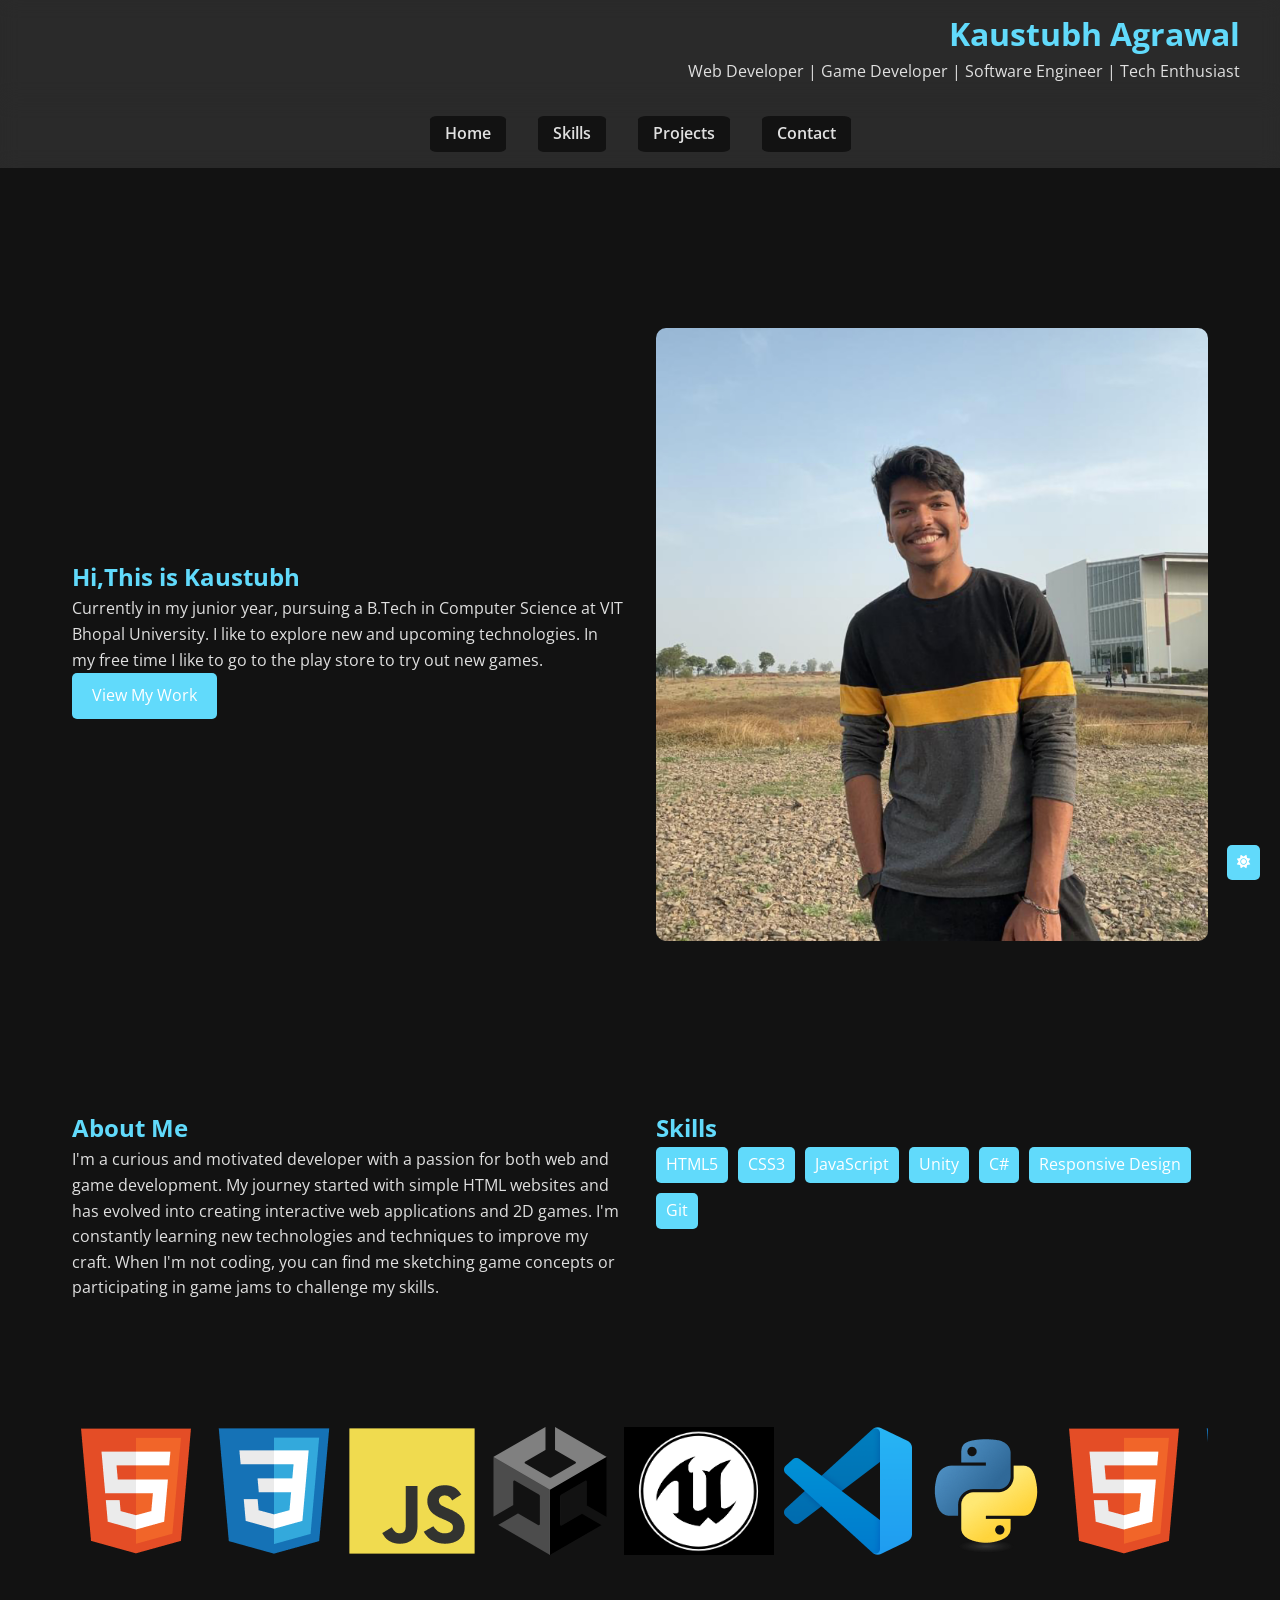
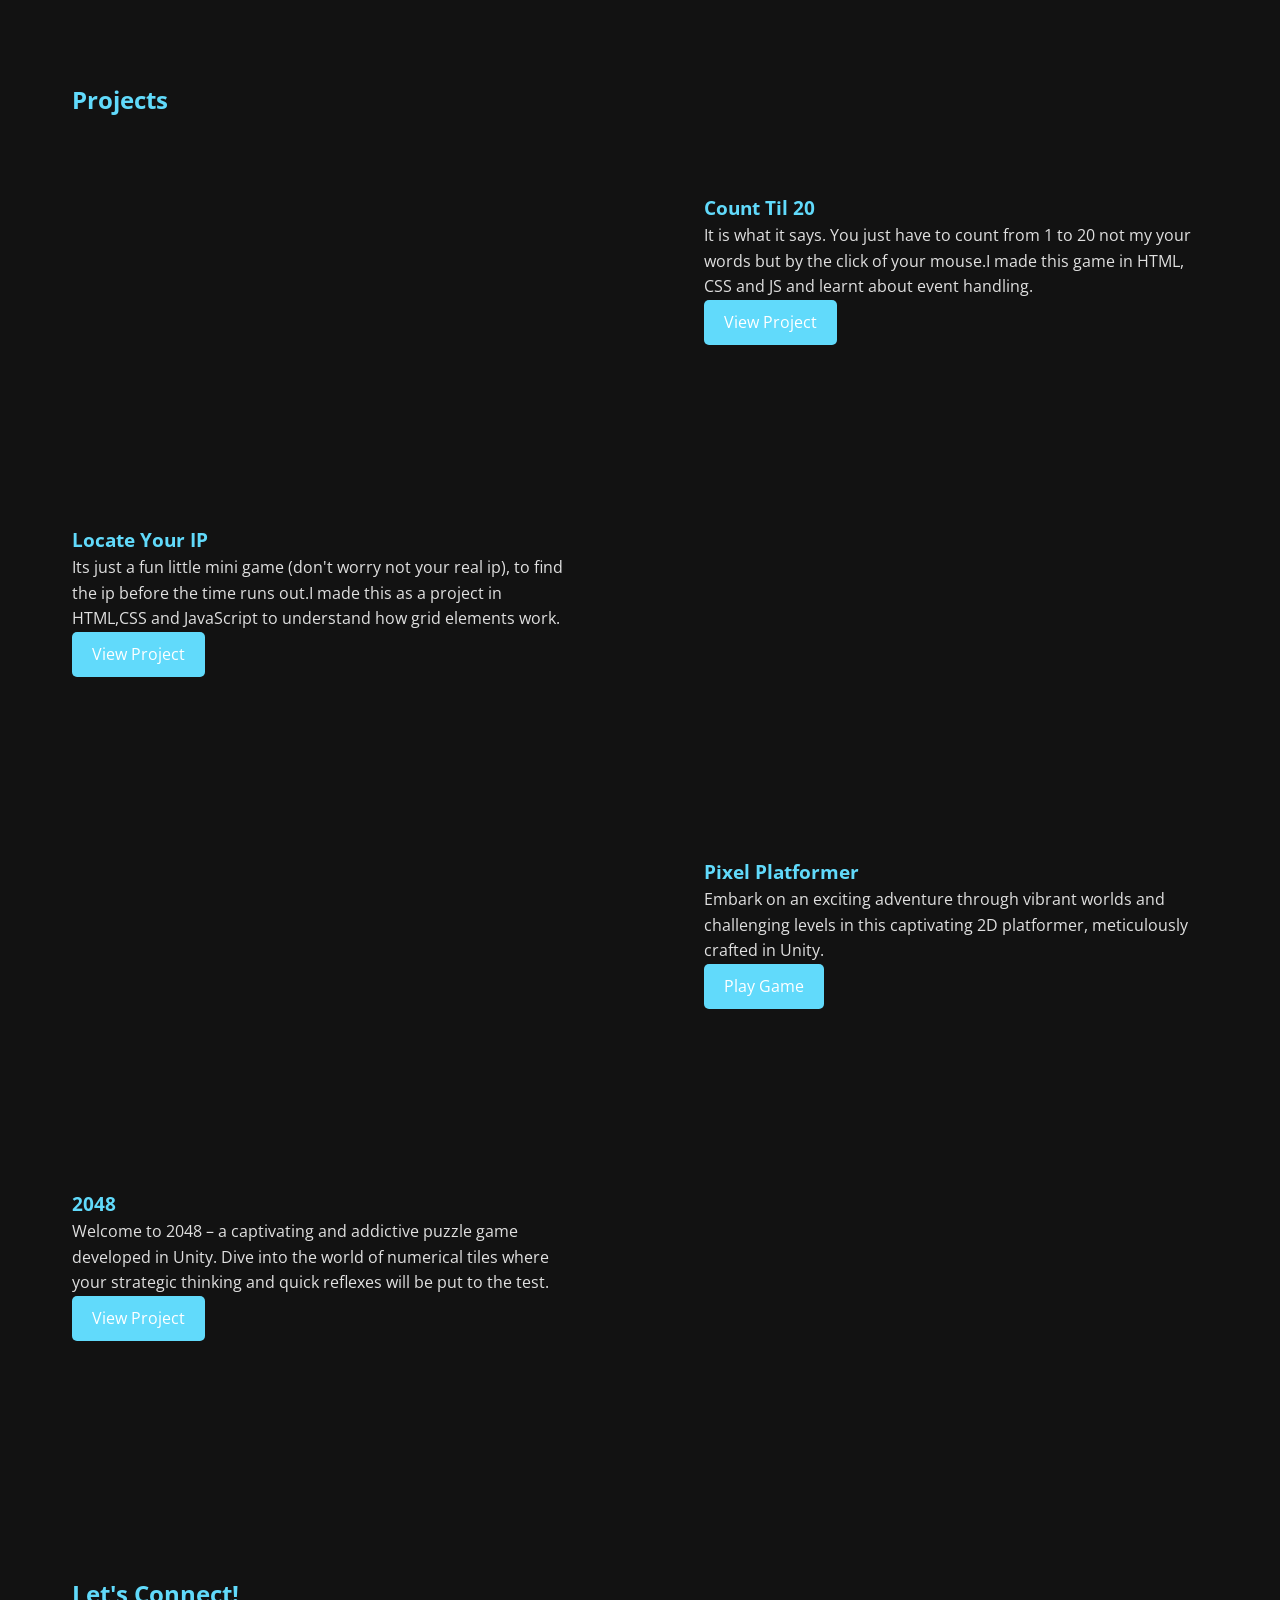
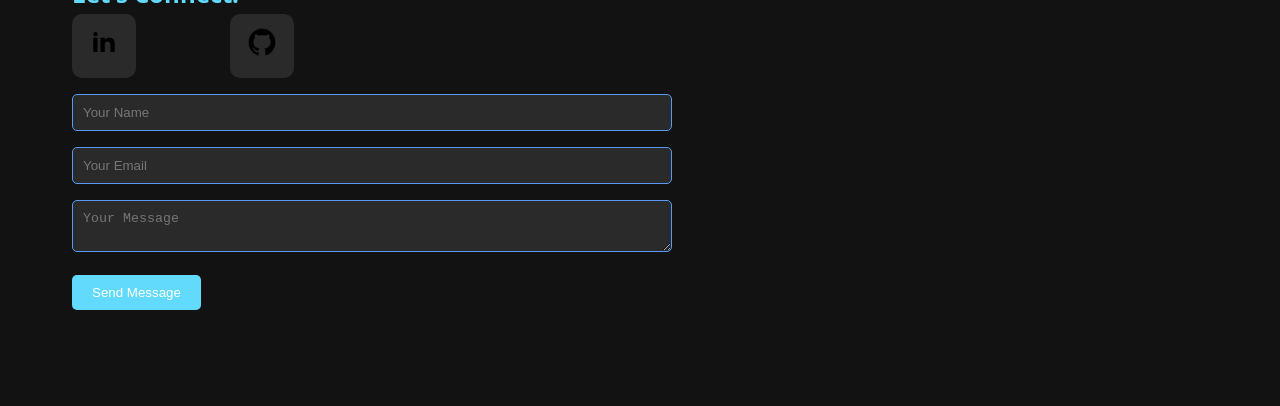
==== commit cc3723eb: "Merge branch 'main' of https://github.com/Kaustubh0912/Portfolio" ====
--- a/index.html
+++ b/index.html
@@ -88,7 +88,7 @@
                     <video src=".\vids\gridGame.mp4" alt="Grid Game" autoplay loop muted></video>
                     <div class="project-content">
                         <h3>Count Til 20</h3>
-                        <p>It is what it says. You just have to count from 1 to 20 not my your words but by the click of your mouse.I made this game in HTML, CSS and JS and learned about event handling.</p>
+                        <p>It is what it says. You just have to count from 1 to 20 not my your words but by the click of your mouse.I made this game in HTML, CSS and JS and learnt about event handling.</p>
                         
                         <a href="https://github.com/Kaustubh0912/GridGame" class="button">View Project</a>
                     </div>
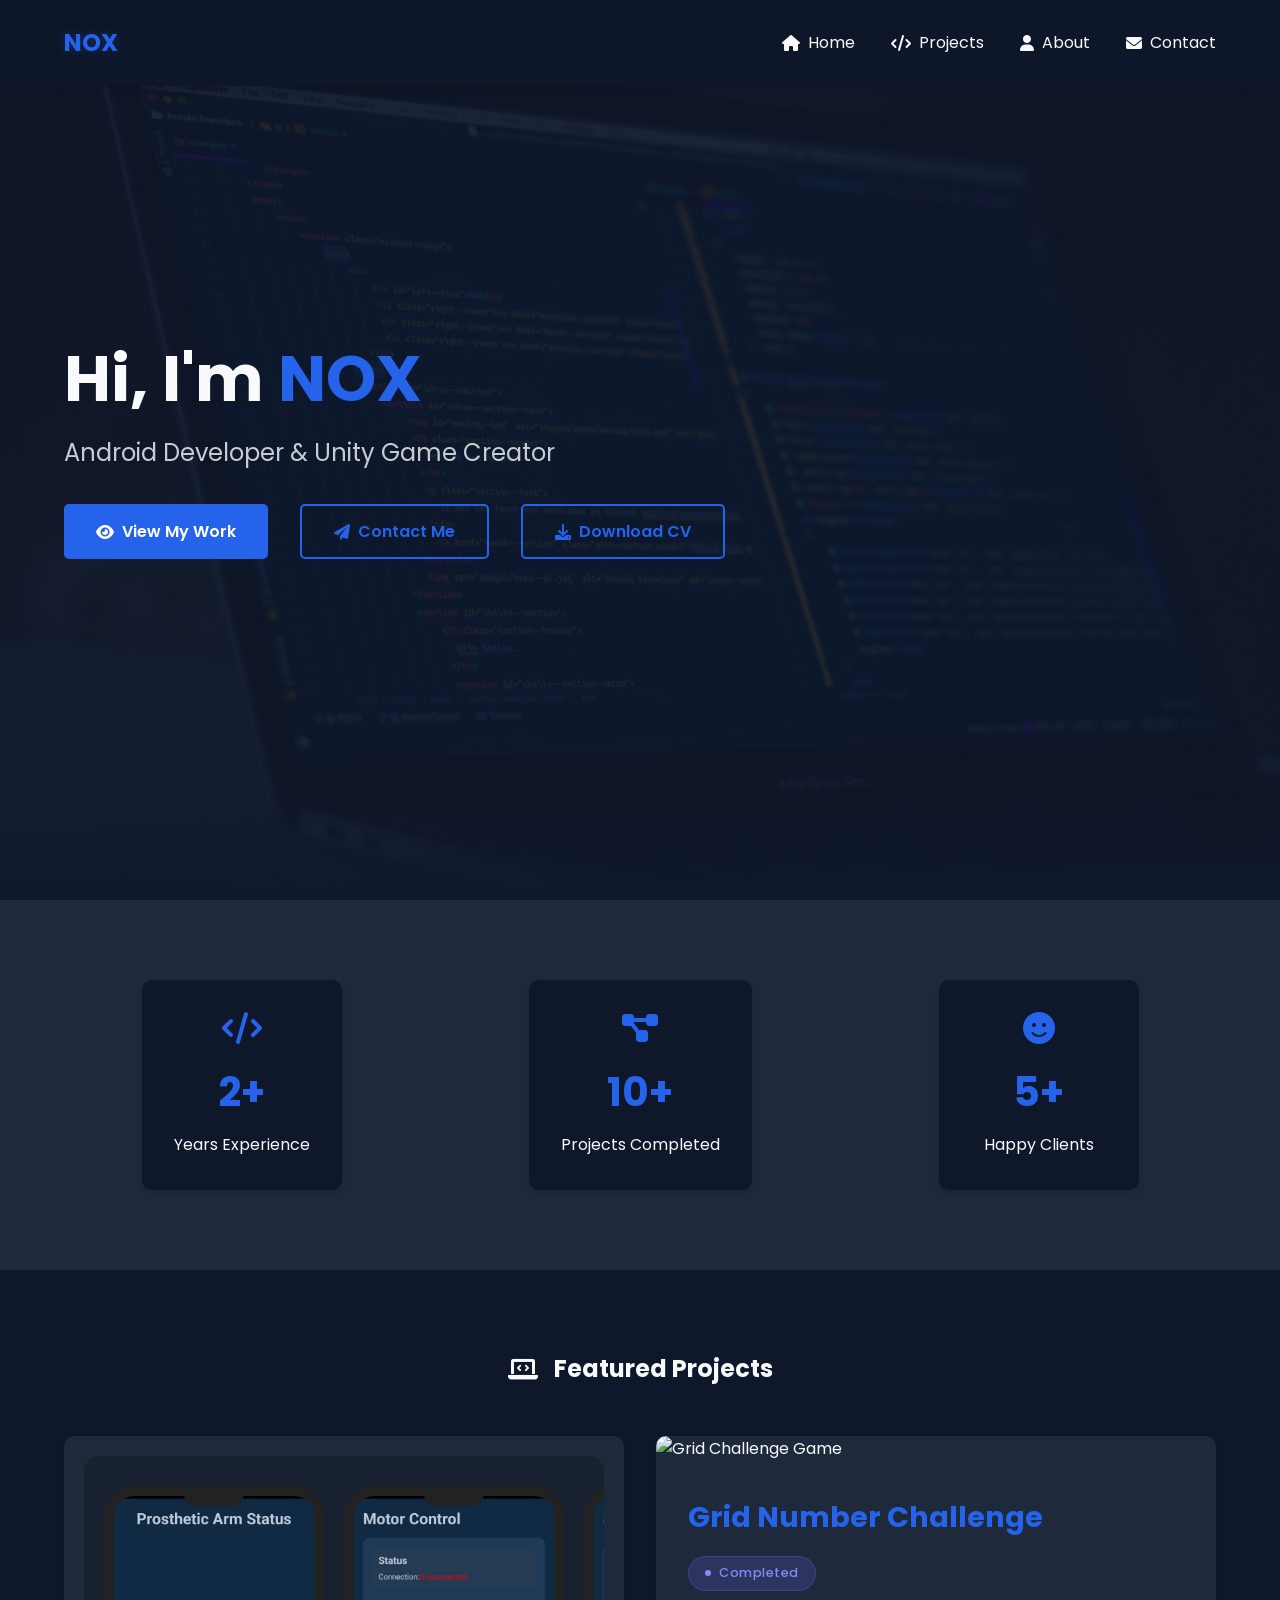
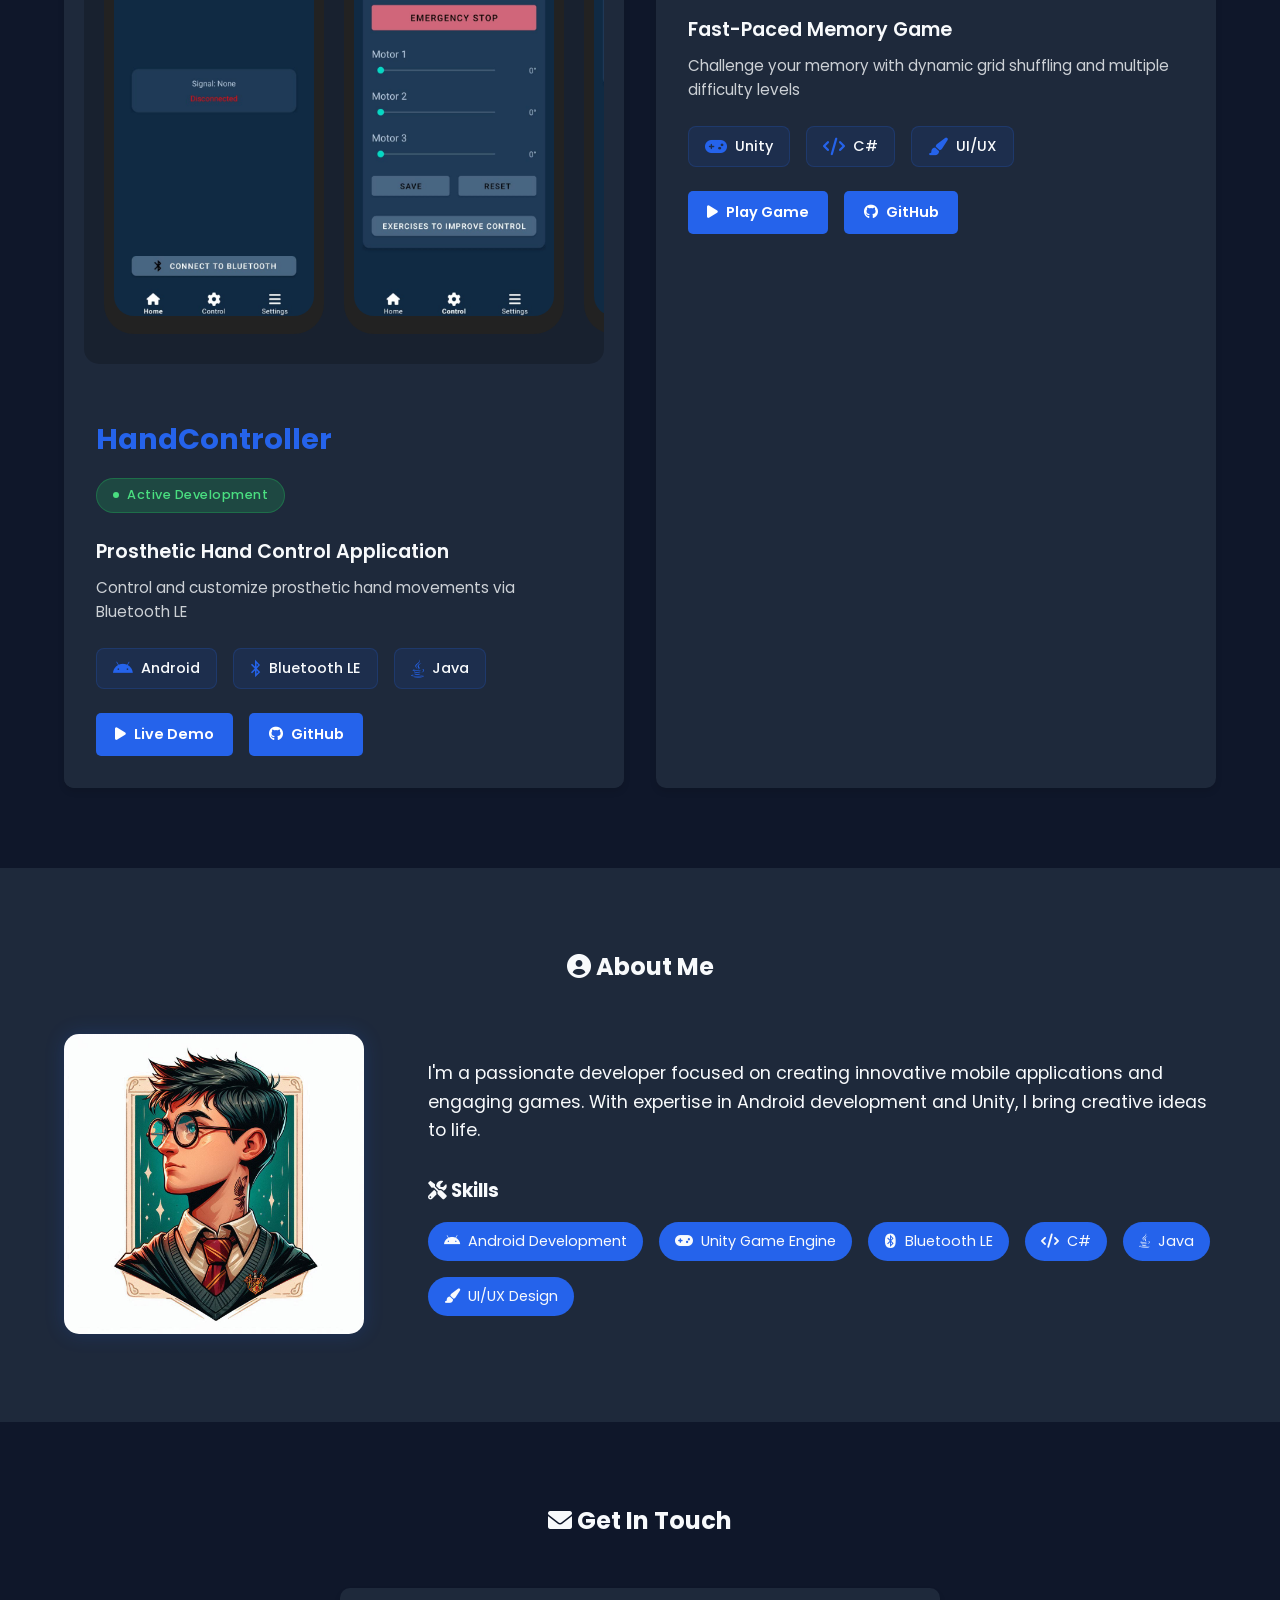
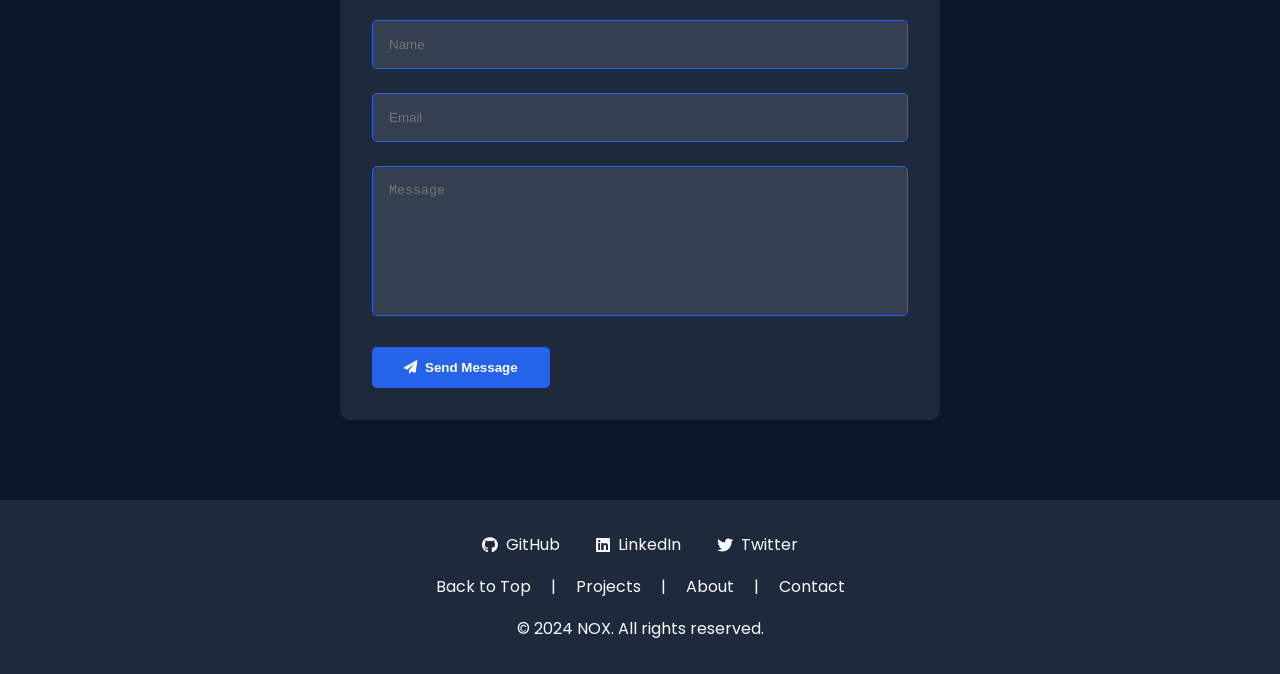
==== commit 1d599bed: "First Commit" ====
--- a/index.html
+++ b/index.html
@@ -1,156 +1,243 @@
-<!DOCTYPE html>
+<!doctype html>
 <html lang="en">
-<head>
-    <meta charset="UTF-8">
-    <meta name="viewport" content="width=device-width, initial-scale=1.0">
-    <title>Portfolio</title>
-    <link rel="preconnect" href="https://fonts.googleapis.com">
-    <link rel="preconnect" href="https://fonts.gstatic.com" crossorigin>
-    <link href="https://fonts.googleapis.com/css2?family=Open+Sans:ital,wght@0,300..800;1,300..800&display=swap" rel="stylesheet">
-    <link rel="stylesheet" href="https://cdnjs.cloudflare.com/ajax/libs/font-awesome/6.0.0-beta3/css/all.min.css">
-    <link rel="stylesheet" href="styles.css">
-</head>
-<body>
-    <header>
-        <div class="header-content">          
-            <div class="header-text">
-                <h1>Kaustubh Agrawal</h1>
-                <p>Web Developer | Game Developer | Software Engineer | Tech Enthusiast</p>
-            </div>
-        </div>
-    </header>
-    <nav>
-        <ul>
-            <li><a href="#home">Home</a></li>  
-            <li><a href="#skills">Skills</a></li>
-            <li><a href="#projects">Projects</a></li>
-            <li><a href="#contact">Contact</a></li>
-        </ul>
-    </nav>
-    <div class="container">
-        <section id="home">
-            <div class="hero">
-                <div class="hero-content">
-                    <h2>Hi,This is Kaustubh</h2>
-                    <p>Currently in my junior year, pursuing a B.Tech in Computer Science at VIT Bhopal University. I like to explore new and upcoming technologies. In my free time I like to go to the play store to try out new games. </p>
-                    <a href="#projects" class="button">View My Work</a>
-                </div>
-                <div class="hero-image">
-                    <img src=".\imgs\me.jpg" alt="Hero Image">
-                </div>
-            </div>
-        </section>
-
-        <section id="skills" class="skills">
-            <div class="skills-description">
-                <h2>About Me</h2>
-                <p>I'm a curious and motivated developer with a passion for both web and game development. My journey started with simple HTML websites and has evolved into creating interactive web applications and 2D games. I'm constantly learning new technologies and techniques to improve my craft. When I'm not coding, you can find me sketching game concepts or participating in game jams to challenge my skills.</p>
-            </div>
-            <div class="skills-list">
-                <h2>Skills</h2>
-                <ul>
-                    <li>HTML5</li>
-                    <li>CSS3</li>
-                    <li>JavaScript</li>
-                    <li>Unity</li>
-                    <li>C#</li>
-                    <li>Responsive Design</li>
-                    <li>Git</li>
-                </ul>
-            </div>
-            
-        </section>
-        <section class="logos container">
-			<div class="marquee">
-				<div class="track">
-					<img src="./imgs/html.png" alt="HTML" width="128" />
-					<img src="./imgs/css.png" alt="CSS" width="128" />
-					<img src="./imgs/javascript.png" alt="JS" width="128" />
-                    <img src="./imgs/unity.png" alt="JS" width="128" />
-                    <img src="./imgs/unreal.png" alt="JS" height="128" />
-					<img src="./imgs/vscode.png" width="128" alt="VS Code" />
-					<img src="./imgs/python.png" width="128" alt="Python" />
-					<img src="./imgs/html.png" alt="HTML" width="128" />
-					<img src="./imgs/css.png" alt="CSS" width="128" />
-					<img src="./imgs/javascript.png" alt="JS" width="128" />
-                    <img src="./imgs/unity.png" alt="JS" width="128" />
-                    <img src="./imgs/unreal.png" alt="JS" height="128" />
-					<img src="./imgs/vscode.png" width="128" alt="VS Code" />
-					<img src="./imgs/python.png" width="128" alt="Python" />
-				</div>
-			</div>
-		</section>
-
-        <section id="projects">
-            <h2>Projects</h2>
-            <div class="projects">
-                <div class="project zigzag-left">
-                    <video src=".\vids\gridGame.mp4" alt="Grid Game" autoplay loop muted></video>
-                    <div class="project-content">
-                        <h3>Count Til 20</h3>
-                        <p>It is what it says. You just have to count from 1 to 20 not my your words but by the click of your mouse.I made this game in HTML, CSS and JS and learnt about event handling.</p>
-                        
-                        <a href="https://github.com/Kaustubh0912/GridGame" class="button">View Project</a>
-                    </div>
-                </div>
-                <div class="project zigzag-right">
-                    <video src=".\vids\numberGame.mp4" alt="Number Game" autoplay loop muted></video>
-                    <div class="project-content">
-                        <h3>Locate Your IP</h3>
-                        <p>Its just a fun little mini game (don't worry not your real ip), to find the ip before the time runs out.I made this as a project in HTML,CSS and JavaScript to understand how grid elements work.
-                        </p>
-                        <a href="https://github.com/Kaustubh0912/NumberGame" class="button">View Project</a>
-                    </div>
-                </div>
-                <div class="project zigzag-left">
-                    <video src=".\vids\Pixel_Platform.mp4" alt="Pixel Platformer Game" autoplay loop muted></video>
-                    <div class="project-content">
-                        <h3>Pixel Platformer</h3>
-                        <p>Embark on an exciting adventure through vibrant worlds and challenging levels in this captivating 2D platformer, meticulously crafted in Unity. </p>
-                        <a href="https://github.com/Kaustubh0912/GameJam2024" class="button">Play Game</a>
-                    </div>
-                </div>
-                <div class="project zigzag-right">
-                    <video src=".\vids\2048.mp4" alt="2048" autoplay loop muted></video>
-                    <div class="project-content">
-                        <h3>2048</h3>
-                        <p>Welcome to 2048 – a captivating and addictive puzzle game developed in Unity. Dive into the world of numerical tiles where your strategic thinking and quick reflexes will be put to the test.</p>
-                        <a href="https://github.com/Kaustubh0912/2048" class="button">View Project</a>
-                    </div>
-                </div>
-                
-            </div>
-        </section>
-       
-        <section id="contact">
-            <h2>Let's Connect!</h2>
-            <div class="links">
-                <span class="link">
-                    <a href="https://www.linkedin.com/in/kaustubh-agrawal-960729250/" target="_blank">
-                        <img src=".\imgs\linkedin.png" alt="LinkedIn" height="32">
+    <head>
+        <meta charset="UTF-8" />
+        <meta name="viewport" content="width=device-width, initial-scale=1.0" />
+        <title>NOX - Developer Portfolio</title>
+        <link rel="stylesheet" href="styles.css" />
+        <link
+            href="https://fonts.googleapis.com/css2?family=Poppins:wght@300;400;600;700&display=swap"
+            rel="stylesheet"
+        />
+        <link
+            rel="stylesheet"
+            href="https://cdnjs.cloudflare.com/ajax/libs/font-awesome/6.0.0/css/all.min.css"
+        />
+        <script src="https://unpkg.com/smoothscroll-polyfill/dist/smoothscroll.min.js"></script>
+    </head>
+    <body>
+        <nav class="navbar">
+            <div class="nav-logo">NOX</div>
+            <div class="nav-links">
+                <a href="#home"><i class="fas fa-home"></i> Home</a>
+                <a href="#projects"><i class="fas fa-code"></i> Projects</a>
+                <a href="#about"><i class="fas fa-user"></i> About</a>
+                <a href="#contact"><i class="fas fa-envelope"></i> Contact</a>
+            </div>
+        </nav>
+
+        <section id="home" class="hero">
+            <div class="hero-content">
+                <h1>Hi, I'm <span class="highlight">NOX</span></h1>
+                <p>Android Developer & Unity Game Creator</p>
+                <div class="hero-buttons">
+                    <a href="#projects" class="btn primary">
+                        <i class="fas fa-eye"></i> View My Work
                     </a>
-                </span>
-                <span class="link">
-                    <a href="https://github.com/Kaustubh0912" target="_blank">
-                        <img src=".\imgs\github.png" alt="Github" height="32">
+                    <a href="#contact" class="btn secondary">
+                        <i class="fas fa-paper-plane"></i> Contact Me
                     </a>
-                </span>
-            </div>
-            <form class="contact-form">
-                <input type="text" placeholder="Your Name" required>
-                <input type="email" placeholder="Your Email" required>
-                <textarea placeholder="Your Message" required></textarea>
-                <button type="submit" class="button">Send Message</button>
-            </form>
-        </section>
-    </div>
-
-    
-
-    <button class="dark-mode-toggle" id="darkModeToggle">
-        <i class="fas fa-sun"></i>
-    </button>
-    <script src="script.js"></script>
-        
-</body>
-</html>+                    <a href="/path-to-cv.pdf" class="btn secondary" download>
+                        <i class="fas fa-download"></i> Download CV
+                    </a>
+                </div>
+            </div>
+        </section>
+
+        <section class="statistics">
+            <div class="stat-container">
+                <div class="stat-item">
+                    <i class="fas fa-code"></i>
+                    <h3>2+</h3>
+                    <p>Years Experience</p>
+                </div>
+                <div class="stat-item">
+                    <i class="fas fa-project-diagram"></i>
+                    <h3>10+</h3>
+                    <p>Projects Completed</p>
+                </div>
+                <div class="stat-item">
+                    <i class="fas fa-smile"></i>
+                    <h3>5+</h3>
+                    <p>Happy Clients</p>
+                </div>
+            </div>
+        </section>
+
+        <section id="projects" class="projects">
+            <h2><i class="fas fa-laptop-code"></i> Featured Projects</h2>
+            <div class="project-container">
+                <div class="project-card">
+                    <div class="device-showcase">
+                        <div class="device-frame">
+                            <img src="images/app1.jpg" alt="App Screenshot 1" />
+                        </div>
+                        <div class="device-frame">
+                            <img src="images/app2.jpg" alt="App Screenshot 2" />
+                        </div>
+                        <div class="device-frame">
+                            <img src="images/app3.jpg" alt="App Screenshot 3" />
+                        </div>
+                    </div>
+                    <div class="project-info">
+                        <h3>HandController</h3>
+                        <div class="project-status">
+                            <span class="status active"
+                                >Active Development</span
+                            >
+                        </div>
+                        <div class="project-description">
+                            <p class="project-title">
+                                Prosthetic Hand Control Application
+                            </p>
+                            <p class="project-subtitle">
+                                Control and customize prosthetic hand movements
+                                via Bluetooth LE
+                            </p>
+                        </div>
+                        <div class="tech-stack">
+                            <div class="tech-item">
+                                <i class="fab fa-android"></i>
+                                <span>Android</span>
+                            </div>
+                            <div class="tech-item">
+                                <i class="fab fa-bluetooth-b"></i>
+                                <span>Bluetooth LE</span>
+                            </div>
+                            <div class="tech-item">
+                                <i class="fab fa-java"></i>
+                                <span>Java</span>
+                            </div>
+                        </div>
+                        <div class="project-links">
+                            <a href="#" class="btn small">
+                                <i class="fas fa-play"></i> Live Demo
+                            </a>
+                            <a href="#" class="btn small">
+                                <i class="fab fa-github"></i> GitHub
+                            </a>
+                        </div>
+                    </div>
+                </div>
+
+                <div class="project-card">
+                    <div class="project-img">
+                        <img
+                            src="images/project2.jpg"
+                            alt="Grid Challenge Game"
+                        />
+                    </div>
+                    <div class="project-info">
+                        <h3>Grid Number Challenge</h3>
+                        <div class="project-status">
+                            <span class="status completed">Completed</span>
+                        </div>
+                        <div class="project-description">
+                            <p class="project-title">Fast-Paced Memory Game</p>
+                            <p class="project-subtitle">
+                                Challenge your memory with dynamic grid
+                                shuffling and multiple difficulty levels
+                            </p>
+                        </div>
+                        <div class="tech-stack">
+                            <div class="tech-item">
+                                <i class="fas fa-gamepad"></i>
+                                <span>Unity</span>
+                            </div>
+                            <div class="tech-item">
+                                <i class="fas fa-code"></i>
+                                <span>C#</span>
+                            </div>
+                            <div class="tech-item">
+                                <i class="fas fa-paint-brush"></i>
+                                <span>UI/UX</span>
+                            </div>
+                        </div>
+                        <div class="project-links">
+                            <a href="#" class="btn small">
+                                <i class="fas fa-play"></i> Play Game
+                            </a>
+                            <a href="#" class="btn small">
+                                <i class="fab fa-github"></i> GitHub
+                            </a>
+                        </div>
+                    </div>
+                </div>
+            </div>
+        </section>
+
+        <section id="about" class="about">
+            <h2><i class="fas fa-user-circle"></i> About Me</h2>
+            <div class="about-content">
+                <div class="about-image">
+                    <img src="images/profile.png" alt="NOX Profile" />
+                </div>
+                <div class="about-text">
+                    <p>
+                        I'm a passionate developer focused on creating
+                        innovative mobile applications and engaging games. With
+                        expertise in Android development and Unity, I bring
+                        creative ideas to life.
+                    </p>
+                    <div class="skills">
+                        <h3><i class="fas fa-tools"></i> Skills</h3>
+                        <div class="skill-tags">
+                            <span
+                                ><i class="fab fa-android"></i> Android
+                                Development</span
+                            >
+                            <span
+                                ><i class="fas fa-gamepad"></i> Unity Game
+                                Engine</span
+                            >
+                            <span
+                                ><i class="fab fa-bluetooth"></i> Bluetooth
+                                LE</span
+                            >
+                            <span><i class="fas fa-code"></i> C#</span>
+                            <span><i class="fab fa-java"></i> Java</span>
+                            <span
+                                ><i class="fas fa-paint-brush"></i> UI/UX
+                                Design</span
+                            >
+                        </div>
+                    </div>
+                </div>
+            </div>
+        </section>
+
+        <section id="contact" class="contact">
+            <h2><i class="fas fa-envelope"></i> Get In Touch</h2>
+            <div class="contact-container">
+                <form class="contact-form">
+                    <div class="form-group">
+                        <input type="text" placeholder="Name" required />
+                    </div>
+                    <div class="form-group">
+                        <input type="email" placeholder="Email" required />
+                    </div>
+                    <div class="form-group">
+                        <textarea placeholder="Message" required></textarea>
+                    </div>
+                    <button type="submit" class="btn primary">
+                        <i class="fas fa-paper-plane"></i> Send Message
+                    </button>
+                </form>
+            </div>
+        </section>
+
+        <footer>
+            <div class="social-links">
+                <a href="#"><i class="fab fa-github"></i> GitHub</a>
+                <a href="#"><i class="fab fa-linkedin"></i> LinkedIn</a>
+                <a href="#"><i class="fab fa-twitter"></i> Twitter</a>
+            </div>
+            <div class="footer-nav">
+                <a href="#home">Back to Top</a> |
+                <a href="#projects">Projects</a> | <a href="#about">About</a> |
+                <a href="#contact">Contact</a>
+            </div>
+            <p>&copy; 2024 NOX. All rights reserved.</p>
+        </footer>
+    </body>
+</html>
--- a/styles.css
+++ b/styles.css
@@ -1,346 +1,612 @@
 :root {
-            --primary-color: #61dafb;
-            --secondary-color: #569af2;
-            --text-color: #e0e0e0;
-            --bg-color: #121212;
-            --header-height: 100px; /* Adjust this to the height of your header */
-            --nav-height: 100px;
-        }
-
-        .dark-mode {
-            --primary-color: #3498db;
-            --secondary-color: #2c3e50;
-            --text-color: #333;
-            --bg-color: #f4f4f4;
-        }
-
-        * {
-            margin: 0;
-            padding: 0;
-            box-sizing: border-box;
-        }
-
-        body {
-            font-family: 'Open Sans', Arial, sans-serif;
-            line-height: 1.6;
-            color: var(--text-color);
-            background-color: var(--bg-color);
-            transition: background-color 0.3s, color 0.3s;
-        }
-
-        header {
-            background-color: rgba(255, 255, 255, 0.1);
-            color: var(--text-color);
-            padding: .5rem;
-            position: relative;
-            width: 100%;
-            z-index: 100;
-            backdrop-filter: blur(10px);
-            height: var(--header-height);
-        }
-
-        .header-content {
-            display: flex;
-            justify-content:right;
-            align-items: center;
-            max-width: 1200px;
-            margin: 0 auto;
-        }
-
-        .header-text {
-            text-align: right;
-        }
-
-        nav {
-            background-color: rgba(255, 255, 255, 0.1);
-            padding: 1rem 1rem;
-            position: absolute;
-            top: var(--header-height);
-            width: 100%;
-            z-index: 999;
-            backdrop-filter: blur(10px);
-            /* transition: all 0.3s ease; */
-        }
-        .sticky {
-            position: fixed;
-            top: 0;
-            width: 100%;
-            z-index: 1001;
-            transition: all 0.3s ease;
-        }
-        .nav-hidden {
-            transform: translateY(calc(-1 * var(--nav-height)));
-        }
-
-        nav ul {
-            list-style-type: none;
-            display: flex;
-            justify-content: center;
-            max-width: 1200px;
-            margin: 0 auto;
-        }
-
-        nav ul li {
-            margin: 0 1rem;
-            background-color:  var(--bg-color) ;
-            padding: 5px 15px;
-            border-radius: 10%;
-        }
-
-        nav ul li a {
-            color: var(--text-color);
-            text-decoration: none;
-            font-weight: 600;
-            transition: color 0.3s ease;
-        }
-
-        nav ul li a:hover {
-            color: var(--primary-color);
-        }
-        
-
-        .container {
-            max-width: 1200px;
-            margin: 0 auto;
-            padding: 0 2rem;
-        }
-
-        section {
-            padding: 4rem 0;
-            margin: 2rem 0;
-        }
-
-        h1, h2, h3 {
-            color: var(--primary-color);
-        }
-
-        .hero {
-            display: flex;
-            align-items: center;
-            gap: 2rem;
-            padding-top: calc(var(--header-height) + 2rem);
-        }
-
-        .hero-content {
-            flex: 1;
-        }
-
-        .hero-image {
-            flex: 1;
-            text-align: center;
-        }
-
-        .hero-image img {
-            max-width: 100%;
-            height: auto;
-            border-radius: 10px;
-        }
-
-        .button {
-            display: inline-block;
-            padding: 10px 20px;
-            background-color: var(--primary-color);
-            color: #fff;
-            text-decoration: none;
-            border-radius: 5px;
-            transition: background-color 0.3s;
-        }
-
-        .button:hover {
-            background-color: var(--secondary-color);
-        }
-
-        .skills {
-            display: flex;
-            gap: 2rem;
-        }
-
-        .skills-list {
-            flex: 1;
-        }
-
-        .skills-list ul {
-            list-style-type: none;
-            display: flex;
-            flex-wrap: wrap;
-            gap: 10px;
-        }
-
-        .skills-list li {
-            background-color: var(--primary-color);
-            color: #fff;
-            padding: 5px 10px;
-            border-radius: 5px;
-        }
-
-        .skills-description {
-            flex: 1;
-        }
-
-        .projects {
-            display: flex;
-            flex-direction: column;
-            gap: 2rem;
-        }
-
-        .project {
-            display: flex;
-            align-items: center;
-            gap: 2rem;
-        }
-
-        .zigzag-left {
-            flex-direction: row;
-        }
-
-        .zigzag-right {
-            flex-direction: row-reverse;
-        }
-
-        .project video {
-            width: 100%;
-            height: auto;
-            max-width: 600px; /* Adjust as needed */
-            border-radius: 10px;
-        }
-
-        .project-content {
-            flex: 1;
-        }
-
-        @media (max-width: 768px) {
-            .project {
-                flex-direction: column;
-            }
-
-            .zigzag-left,
-            .zigzag-right {
-                flex-direction: column;
-            }
-
-            .project video {
-                max-width: 100%;
-            }
-        }
-
-
-        .links {
-            display: grid;
-            grid-template-columns: repeat(2, 1fr);
-            gap: 2rem;
-            width: 25%;
-        }
-
-        .link {
-            display:flex;
-            justify-content: center;
-            align-items: center;
-            width: 64px;
-            height: 64px;
-            background-color: rgba(255, 255, 255, 0.1);
-            border-radius: 10px;
-            margin-bottom: 1rem;
-            
-        }
-
-        .contact-form {
-            max-width: 600px;
-            margin: 0 ;
-        }
-
-        .contact-form input,
-        .contact-form textarea {
-            width: 100%;
-            padding: 10px;
-            margin-bottom: 1rem;
-            border: 1px solid var(--secondary-color);
-            border-radius: 5px;
-            background-color: rgba(255, 255, 255, 0.1);
-            color: var(--text-color);
-        }
-
-        .contact-form button {
-            background-color: var(--primary-color);
-            color: #fff;
-            border: none;
-            padding: 10px 20px;
-            border-radius: 5px;
-            cursor: pointer;
-            transition: background-color 0.3s;
-        }
-
-        .contact-form button:hover {
-            background-color: var(--secondary-color);
-        }
-
-        
-
-        .dark-mode-toggle {
-            position: fixed;
-            bottom: 20px;
-            right: 20px;
-            background-color: var(--primary-color);
-            color: #fff;
-            border: none;
-            padding: 10px;
-            border-radius: 5px;
-            cursor: pointer;
-            z-index: 1001;
-        }
-
-        @media (max-width: 768px) {
-            .hero, .skills {
-                flex-direction: column;
-            }
-
-            .header-content {
-                flex-direction: column;
-                text-align: center;
-            }
-
-            .header-text {
-                text-align: center;
-                margin-top: 1rem;
-            }
-
-            nav ul {
-                flex-direction: column;
-                align-items: center;
-            }
-
-            nav ul li {
-                margin: 0.5rem 0;
-            }
-        }
-        .logos {
-            background-color: var(--base-100);
-            border-radius:30px;
-            padding:30px 0px;
-            @media (max-width:1440px){
-                border-radius:0px;
-            }
-            .marquee {
-                width:100vw;
-                max-width:100%;
-                height:128px;
-                overflow:hidden;
-                position:relative;
-                .track {
-                    position:absolute;
-                    white-space:nowrap;
-                    will-change:transform;
-                    animation: marquee 40s linear infinite;
-                    display:flex;
-                    gap:10px;
-                }
-            }
-        }
-
-        @keyframes marquee {
-            0% {
-                transform: translateX(0);
-            }
-            100% {
-                transform: translateX(-50%);
-            }
-        }+    --primary: #2563eb;
+    --secondary: #1e293b;
+    --accent: #3b82f6;
+    --background: #0f172a;
+    --text: #f8fafc;
+    --card-bg: #1e293b;
+    --success: #22c55e;
+    --completed: #6366f1;
+}
+
+* {
+    margin: 0;
+    padding: 0;
+    box-sizing: border-box;
+}
+
+html {
+    scroll-behavior: smooth;
+    scroll-padding-top: 80px;
+}
+
+body {
+    font-family: "Poppins", sans-serif;
+    background-color: var(--background);
+    color: var(--text);
+    line-height: 1.6;
+}
+
+/* Navbar */
+.navbar {
+    position: fixed;
+    width: 100%;
+    padding: 1.5rem 5%;
+    background-color: rgba(15, 23, 42, 0.95);
+    backdrop-filter: blur(10px);
+    display: flex;
+    justify-content: space-between;
+    align-items: center;
+    z-index: 1000;
+    box-shadow: 0 2px 10px rgba(0, 0, 0, 0.1);
+}
+
+.nav-logo {
+    font-size: 1.5rem;
+    font-weight: 700;
+    color: var(--primary);
+    text-shadow: 0 0 10px rgba(37, 99, 235, 0.3);
+}
+
+.nav-links a {
+    color: var(--text);
+    text-decoration: none;
+    margin-left: 2rem;
+    transition: color 0.3s;
+    display: inline-flex;
+    align-items: center;
+    gap: 0.5rem;
+}
+
+.nav-links a:hover {
+    color: var(--primary);
+}
+
+/* Hero Section */
+.hero {
+    min-height: 100vh;
+    display: flex;
+    align-items: center;
+    padding: 0 5%;
+    background:
+        linear-gradient(rgba(15, 23, 42, 0.9), rgba(15, 23, 42, 0.9)),
+        url("images/background.jpg") center/cover;
+    position: relative;
+}
+
+.hero::after {
+    content: "";
+    position: absolute;
+    bottom: 0;
+    left: 0;
+    right: 0;
+    height: 100px;
+    background: linear-gradient(transparent, var(--background));
+}
+
+.hero-content {
+    max-width: 800px;
+    position: relative;
+    z-index: 1;
+}
+
+.hero-content h1 {
+    font-size: 4rem;
+    margin-bottom: 1rem;
+    line-height: 1.2;
+}
+
+.highlight {
+    color: var(--primary);
+    position: relative;
+    display: inline-block;
+}
+
+.hero-content p {
+    font-size: 1.5rem;
+    margin-bottom: 2rem;
+    color: rgba(248, 250, 252, 0.8);
+}
+
+/* Buttons */
+.btn {
+    display: inline-flex;
+    align-items: center;
+    gap: 0.5rem;
+    padding: 0.8rem 2rem;
+    border-radius: 5px;
+    text-decoration: none;
+    font-weight: 600;
+    transition: all 0.3s;
+}
+
+.primary,
+.small {
+    background-color: var(--primary);
+    color: white !important;
+    border: none;
+}
+
+.secondary {
+    background-color: transparent;
+    border: 2px solid var(--primary);
+    color: var(--primary) !important;
+    margin-left: 1rem;
+}
+
+.primary:hover {
+    background-color: var(--accent);
+    transform: translateY(-2px);
+}
+
+.secondary:hover {
+    background-color: var(--primary);
+    color: white !important;
+    transform: translateY(-2px);
+}
+
+.hero-buttons {
+    display: flex;
+    gap: 1rem;
+    flex-wrap: wrap;
+}
+
+/* Statistics Section */
+.statistics {
+    padding: 5rem 5%;
+    background: var(--card-bg);
+    position: relative;
+}
+
+.stat-container {
+    display: flex;
+    justify-content: space-around;
+    flex-wrap: wrap;
+    gap: 2rem;
+    max-width: 1200px;
+    margin: 0 auto;
+}
+
+.stat-item {
+    text-align: center;
+    padding: 2rem;
+    background: var(--background);
+    border-radius: 10px;
+    min-width: 200px;
+    transition: transform 0.3s ease;
+    box-shadow: 0 4px 6px rgba(0, 0, 0, 0.1);
+}
+
+.stat-item:hover {
+    transform: translateY(-5px);
+}
+
+.stat-item i {
+    font-size: 2rem;
+    color: var(--primary);
+    margin-bottom: 1rem;
+}
+
+.stat-item h3 {
+    font-size: 2.5rem;
+    color: var(--primary);
+    margin-bottom: 0.5rem;
+}
+
+/* Projects Section */
+.projects {
+    padding: 5rem 5%;
+}
+
+.projects h2 {
+    text-align: center;
+    margin-bottom: 3rem;
+    display: flex;
+    align-items: center;
+    justify-content: center;
+    gap: 1rem;
+}
+
+.project-container {
+    display: grid;
+    grid-template-columns: repeat(auto-fit, minmax(300px, 1fr));
+    gap: 2rem;
+    margin-top: 2rem;
+}
+
+.project-card {
+    background-color: var(--card-bg);
+    border-radius: 10px;
+    overflow: hidden;
+    transition: transform 0.3s;
+    box-shadow: 0 4px 6px rgba(0, 0, 0, 0.1);
+}
+
+.project-card:hover {
+    transform: translateY(-5px);
+}
+
+.device-showcase {
+    display: flex;
+    gap: 20px;
+    padding: 30px 20px;
+    overflow-x: auto;
+    scroll-snap-type: x mandatory;
+    -webkit-overflow-scrolling: touch;
+    background: rgba(0, 0, 0, 0.2);
+    border-radius: 15px;
+    margin: 20px;
+    position: relative;
+}
+
+.device-showcase::-webkit-scrollbar {
+    height: 8px;
+}
+
+.device-showcase::-webkit-scrollbar-track {
+    background: rgba(255, 255, 255, 0.1);
+    border-radius: 4px;
+}
+
+.device-showcase::-webkit-scrollbar-thumb {
+    background: var(--primary);
+    border-radius: 4px;
+}
+
+.device-frame {
+    flex: 0 0 auto;
+    width: 220px;
+    padding: 10px;
+    background: #222;
+    border-radius: 30px;
+    position: relative;
+    scroll-snap-align: center;
+}
+
+.device-frame::before {
+    content: "";
+    position: absolute;
+    top: 0;
+    left: 50%;
+    transform: translateX(-50%);
+    width: 60px;
+    height: 20px;
+    background: #222;
+    border-radius: 0 0 12px 12px;
+}
+
+.device-frame img {
+    width: 100%;
+    height: 420px;
+    object-fit: cover;
+    border-radius: 20px;
+}
+
+.project-info {
+    padding: 2rem;
+    background: var(--card-bg);
+}
+.project-info h3 {
+    font-size: 1.8rem;
+    color: var(--primary);
+    margin-bottom: 0.5rem;
+}
+
+.project-description {
+    margin: 1.5rem 0;
+}
+
+.project-title {
+    font-size: 1.2rem;
+    font-weight: 600;
+    color: var(--text);
+    margin-bottom: 0.5rem;
+}
+.project-status {
+    margin: 1rem 0;
+}
+
+.status {
+    display: inline-flex;
+    align-items: center;
+    padding: 0.4rem 1rem;
+    border-radius: 20px;
+    font-size: 0.8rem;
+    font-weight: 500;
+    letter-spacing: 0.5px;
+}
+
+.status.active {
+    background: rgba(34, 197, 94, 0.2);
+    color: #4ade80;
+    border: 1px solid rgba(34, 197, 94, 0.3);
+}
+.status.active::before {
+    content: "";
+    display: inline-block;
+    width: 6px;
+    height: 6px;
+    background: #4ade80;
+    border-radius: 50%;
+    margin-right: 0.5rem;
+}
+
+.status.completed {
+    background: rgba(99, 102, 241, 0.2);
+    color: #818cf8;
+    border: 1px solid rgba(99, 102, 241, 0.3);
+}
+
+.status.completed::before {
+    content: "";
+    display: inline-block;
+    width: 6px;
+    height: 6px;
+    background: #818cf8;
+    border-radius: 50%;
+    margin-right: 0.5rem;
+}
+.project-subtitle {
+    color: rgba(248, 250, 252, 0.8);
+    font-size: 0.95rem;
+    line-height: 1.6;
+}
+
+.tech-stack {
+    display: flex;
+    gap: 1rem;
+    margin: 1.5rem 0;
+    flex-wrap: wrap;
+}
+
+.tech-item {
+    display: flex;
+    align-items: center;
+    gap: 0.5rem;
+    background: rgba(37, 99, 235, 0.1);
+    padding: 0.5rem 1rem;
+    border-radius: 8px;
+    border: 1px solid rgba(37, 99, 235, 0.2);
+    transition: all 0.3s ease;
+}
+
+.tech-item:hover {
+    background: rgba(37, 99, 235, 0.2);
+    transform: translateY(-2px);
+}
+
+.tech-item i {
+    color: var(--primary);
+    font-size: 1.1rem;
+}
+
+.tech-item span {
+    color: var(--text);
+    font-size: 0.9rem;
+    font-weight: 500;
+}
+
+.project-links {
+    margin-top: 1.5rem;
+    display: flex;
+    gap: 1rem;
+}
+
+.project-links .btn {
+    padding: 0.6rem 1.2rem;
+    font-size: 0.9rem;
+}
+/* About Section */
+.about {
+    padding: 5rem 5%;
+    background-color: var(--card-bg);
+}
+
+.about h2 {
+    text-align: center;
+    margin-bottom: 3rem;
+    color: var(--text);
+}
+
+.about-content {
+    max-width: 1200px;
+    margin: 0 auto;
+    display: flex;
+    gap: 4rem;
+    align-items: center;
+}
+
+.about-image {
+    flex: 0 0 300px;
+}
+
+.about-image img {
+    width: 100%;
+    height: auto;
+    border-radius: 15px;
+    box-shadow: 0 0 20px rgba(37, 99, 235, 0.2);
+}
+
+.about-text {
+    flex: 1;
+}
+
+.about-text p {
+    font-size: 1.1rem;
+    margin-bottom: 2rem;
+    color: var(--text);
+}
+
+.skills h3 {
+    margin-bottom: 1rem;
+    color: var(--text);
+}
+
+.skill-tags {
+    display: flex;
+    flex-wrap: wrap;
+    gap: 1rem;
+}
+
+.skill-tags span {
+    background-color: var(--primary);
+    color: var(--text);
+    padding: 0.5rem 1rem;
+    border-radius: 20px;
+    font-size: 0.9rem;
+    display: inline-flex;
+    align-items: center;
+    gap: 0.5rem;
+}
+
+/* Contact Section */
+.contact {
+    padding: 5rem 5%;
+}
+
+.contact h2 {
+    text-align: center;
+    margin-bottom: 3rem;
+}
+
+.contact-form {
+    max-width: 600px;
+    margin: 0 auto;
+    background: var(--card-bg);
+    padding: 2rem;
+    border-radius: 10px;
+    box-shadow: 0 4px 6px rgba(0, 0, 0, 0.1);
+}
+
+.form-group {
+    margin-bottom: 1.5rem;
+}
+
+.form-group input,
+.form-group textarea {
+    width: 100%;
+    padding: 1rem;
+    background-color: rgba(255, 255, 255, 0.1);
+    border: 1px solid var(--primary);
+    border-radius: 5px;
+    color: var(--text);
+    transition: all 0.3s ease;
+}
+
+.form-group input:focus,
+.form-group textarea:focus {
+    outline: none;
+    border-color: var(--accent);
+    box-shadow: 0 0 0 2px rgba(59, 130, 246, 0.2);
+}
+
+.form-group textarea {
+    height: 150px;
+    resize: none;
+}
+
+/* Footer */
+footer {
+    background-color: var(--card-bg);
+    padding: 2rem 5%;
+    text-align: center;
+}
+
+.social-links {
+    margin-bottom: 1rem;
+}
+
+.social-links a {
+    color: var(--text);
+    text-decoration: none;
+    margin: 0 1rem;
+    transition: all 0.3s ease;
+    display: inline-flex;
+    align-items: center;
+    gap: 0.5rem;
+}
+
+.social-links a:hover {
+    color: var(--primary);
+    transform: translateY(-2px);
+}
+
+.footer-nav {
+    margin: 1rem 0;
+}
+
+.footer-nav a {
+    color: var(--text);
+    text-decoration: none;
+    margin: 0 1rem;
+    transition: color 0.3s;
+}
+
+.footer-nav a:hover {
+    color: var(--primary);
+}
+
+/* Responsive Design */
+@media (max-width: 768px) {
+    .hero-content h1 {
+        font-size: 3rem;
+    }
+
+    .hero-buttons {
+        flex-direction: column;
+    }
+
+    .secondary {
+        margin-left: 0;
+    }
+
+    .about-content {
+        flex-direction: column;
+        text-align: center;
+    }
+
+    .about-image {
+        flex: 0 0 200px;
+    }
+
+    .skill-tags {
+        justify-content: center;
+    }
+
+    .nav-links {
+        display: none;
+    }
+
+    .stat-item {
+        width: 100%;
+    }
+
+    .device-showcase {
+        padding: 15px;
+    }
+
+    .device-frame {
+        width: 180px;
+    }
+
+    .project-card {
+        margin: 0 auto;
+        max-width: 400px;
+    }
+    .project-info {
+        padding: 1.5rem;
+    }
+
+    .tech-stack {
+        justify-content: center;
+    }
+
+    .project-links {
+        flex-direction: column;
+    }
+
+    .project-links .btn {
+        width: 100%;
+        justify-content: center;
+    }
+}
